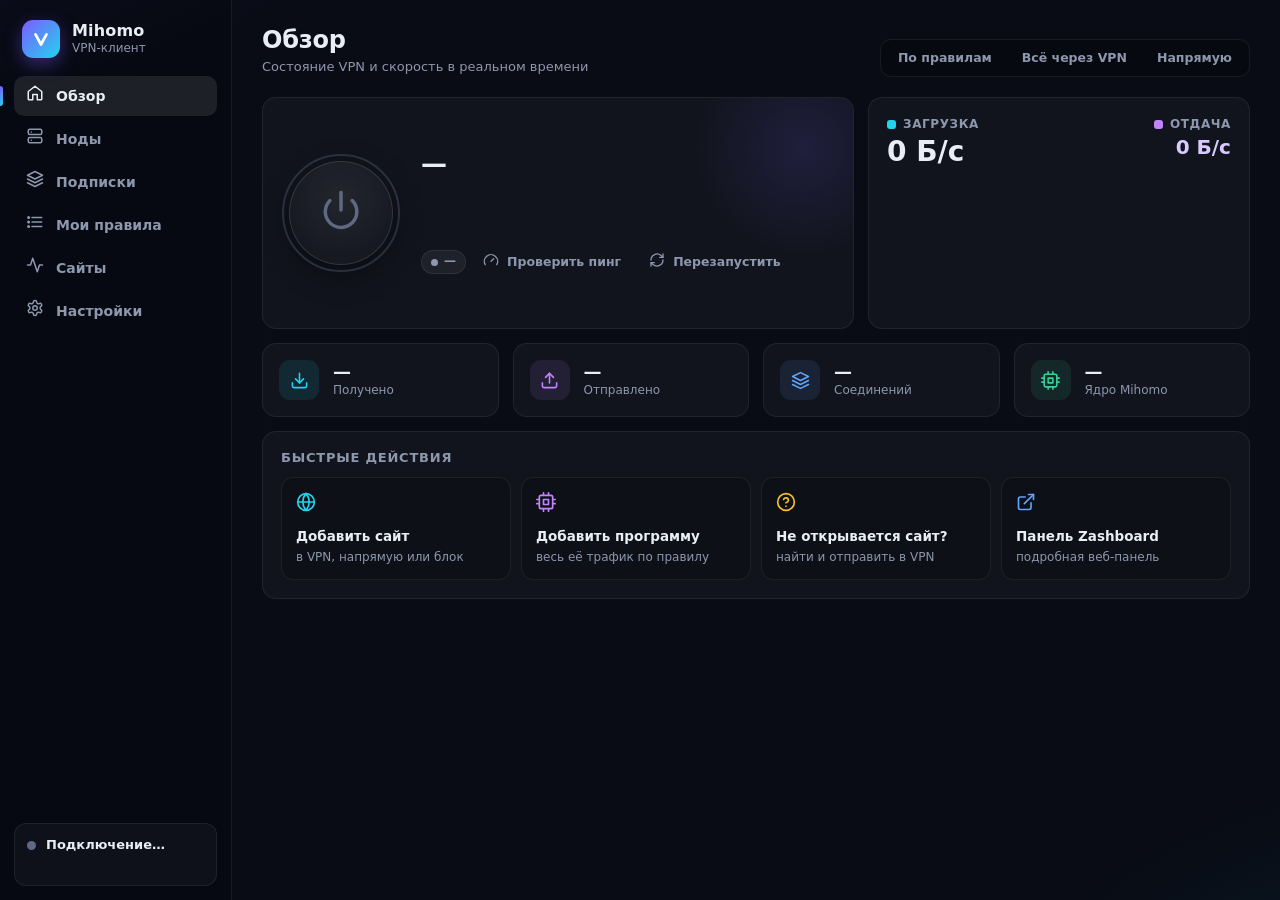
==== source/ui/index.html @ d3a144d3 "Mihomo Tray 2.4.0: обновления трея из GitHub Releases Co-Authored-By: Claude Sonnet 5.5 <noreply@ant" ====
<!doctype html>
<html lang="ru">
<head>
  <meta charset="utf-8" />
  <meta name="viewport" content="width=device-width, initial-scale=1" />
  <title>Mihomo VPN</title>
  <link rel="stylesheet" href="app.css" />
  <link rel="stylesheet" href="main.css" />
</head>
<body>
  <div class="layout">
    <!-- ======================= боковая панель -->
    <aside class="side">
      <div class="brand">
        <div class="logo"><svg viewBox="0 0 24 24" fill="none" stroke="#fff" stroke-width="3" stroke-linecap="round" stroke-linejoin="round"><path d="m6 7 6 11 6-11"/></svg></div>
        <div>
          <div class="brand-name">Mihomo</div>
          <div class="brand-sub">VPN-клиент</div>
        </div>
      </div>
      <nav id="nav">
        <button data-page="overview" class="on"><span data-icon="home"></span>Обзор</button>
        <button data-page="nodes"><span data-icon="server"></span>Ноды</button>
        <button data-page="subs"><span data-icon="layers"></span>Подписки<em id="navSubCount"></em></button>
        <button data-page="rules"><span data-icon="list"></span>Мои правила<em id="navRuleCount"></em></button>
        <button data-page="sites"><span data-icon="activity"></span>Сайты<em id="navSuspicious" class="warn"></em></button>
        <button data-page="settings"><span data-icon="settings"></span>Настройки</button>
      </nav>
      <div class="side-status" id="sideStatus">
        <div class="row"><span class="pulse" id="sideDot"></span><b id="sideTitle">Подключение…</b></div>
        <div class="muted ellipsis" id="sideSub">&nbsp;</div>
      </div>
    </aside>

    <main id="pages">
      <!-- ======================= ОБЗОР -->
      <section class="page on" id="page-overview">
        <header class="page-head">
          <div>
            <h1>Обзор</h1>
            <p class="muted">Состояние VPN и скорость в реальном времени</p>
          </div>
          <div class="seg" id="modeSeg" title="Режим маршрутизации">
            <button data-mode="rule">По правилам</button>
            <button data-mode="global">Всё через VPN</button>
            <button data-mode="direct">Напрямую</button>
          </div>
        </header>

        <div class="hero">
          <div class="card hero-main">
            <button class="power" id="powerBtn" style="width:104px;height:104px" title="Включить / выключить VPN"><span data-icon="power"></span></button>
            <div class="hero-text">
              <div class="state" id="stateTitle">—</div>
              <div class="muted" id="stateReason">&nbsp;</div>
              <div class="core-note hidden" id="coreNote"></div>
              <div class="chain" id="chain"></div>
              <div class="smart-line hidden" id="smartLine"></div>
              <div class="game-line hidden" id="gameLine"></div>
              <div class="row hero-meta">
                <span class="chip" id="pingChip"><span class="dot"></span><span>—</span></span>
                <button class="btn sm ghost" id="pingBtn"><span data-icon="gauge"></span>Проверить пинг</button>
                <button class="btn sm ghost" id="restartBtn"><span data-icon="refresh"></span>Перезапустить</button>
              </div>
            </div>
          </div>

          <div class="card speed">
            <div class="speed-top">
              <div>
                <div class="speed-label"><i class="sw down"></i>Загрузка</div>
                <div class="speed-val num" id="downSpeed">0 Б/с</div>
              </div>
              <div>
                <div class="speed-label"><i class="sw up"></i>Отдача</div>
                <div class="speed-val num small" id="upSpeed">0 Б/с</div>
              </div>
            </div>
            <div class="speed-graph"><svg class="spark" id="spark"></svg></div>
          </div>
        </div>

        <div class="tiles">
          <div class="card tile"><div class="tile-ic" data-icon="download"></div><div><div class="tile-val num" id="tDown">—</div><div class="tile-lbl">Получено</div></div></div>
          <div class="card tile"><div class="tile-ic violet" data-icon="upload"></div><div><div class="tile-val num" id="tUp">—</div><div class="tile-lbl">Отправлено</div></div></div>
          <div class="card tile"><div class="tile-ic blue" data-icon="layers"></div><div><div class="tile-val num" id="tConns">—</div><div class="tile-lbl">Соединений</div></div></div>
          <div class="card tile"><div class="tile-ic green" data-icon="cpu"></div><div><div class="tile-val" id="tVersion">—</div><div class="tile-lbl">Ядро Mihomo</div></div></div>
        </div>

        <div class="card quick">
          <h3>Быстрые действия</h3>
          <div class="quick-grid">
            <button class="qa" data-q="domain"><span data-icon="globe"></span><b>Добавить сайт</b><small>в VPN, напрямую или блок</small></button>
            <button class="qa" data-q="process"><span data-icon="cpu"></span><b>Добавить программу</b><small>весь её трафик по правилу</small></button>
            <button class="qa" data-q="broken"><span data-icon="help"></span><b>Не открывается сайт?</b><small>найти и отправить в VPN</small></button>
            <button class="qa" data-q="panel"><span data-icon="external"></span><b>Панель Zashboard</b><small>подробная веб-панель</small></button>
          </div>
        </div>
      </section>

      <!-- ======================= НОДЫ -->
      <section class="page" id="page-nodes">
        <header class="page-head">
          <div>
            <h1>Ноды и группы</h1>
            <p class="muted">Выбор сервера для каждой группы. Группы «авто» выбирают ноду сами по пингу.</p>
          </div>
          <div class="row">
            <div class="search"><span data-icon="search"></span><input class="input" id="nodeSearch" placeholder="Поиск ноды или группы" style="width:240px" /></div>
          </div>
        </header>
        <div id="groups" class="groups"></div>
      </section>

      <!-- ======================= ПОДПИСКИ -->
      <section class="page" id="page-subs">
        <header class="page-head">
          <div>
            <h1>Подписки</h1>
            <p class="muted">Ссылки от VPN-провайдеров. Ноды из активных подписок попадают в Proxy, Auto и остальные группы.</p>
          </div>
          <button class="btn primary" id="addSubBtn"><span data-icon="plus"></span>Добавить подписку</button>
        </header>
        <div class="toolbar">
          <span class="muted" style="font-size:13px">Использовать:</span>
          <div class="seg" id="subModeSeg">
            <button data-m="all">Все подписки сразу</button>
            <button data-m="one">Только активную</button>
          </div>
          <span class="hint" id="subModeHint"></span>
        </div>
        <div id="subsList" class="subs"></div>
      </section>

      <!-- ======================= ПРАВИЛА -->
      <section class="page" id="page-rules">
        <header class="page-head">
          <div>
            <h1>Мои правила <span class="count" id="ruleCount"></span></h1>
            <p class="muted">Проверяются сверху вниз и раньше всех остальных правил конфига.</p>
          </div>
          <div class="row">
            <button class="btn" id="importBtn"><span data-icon="download"></span>Импорт</button>
            <button class="btn" id="exportBtn"><span data-icon="upload"></span>Экспорт</button>
            <button class="btn primary" id="addRuleBtn"><span data-icon="plus"></span>Добавить</button>
          </div>
        </header>
        <div class="toolbar">
          <div class="search grow"><span data-icon="search"></span><input class="input" id="ruleSearch" placeholder="Поиск по правилам" /></div>
          <div class="seg" id="ruleTypeSeg">
            <button data-f="all" class="on">Все</button>
            <button data-f="domain">Сайты</button>
            <button data-f="process">Программы</button>
            <button data-f="ip">IP</button>
          </div>
          <div class="seg" id="ruleActSeg">
            <button data-a="all" class="on">Любое</button>
            <button data-a="vpn">VPN</button>
            <button data-a="direct">Напрямую</button>
            <button data-a="block">Блок</button>
          </div>
        </div>
        <div class="bulkbar hidden" id="bulkBar">
          <b id="bulkCount"></b>
          <span class="grow"></span>
          <span class="muted">Действие:</span>
          <select class="input" id="bulkAction" style="width:200px;height:32px"></select>
          <button class="btn sm" id="bulkApply">Применить</button>
          <button class="btn sm danger" id="bulkDelete"><span data-icon="trash"></span>Удалить</button>
          <button class="btn sm ghost" id="bulkClear">Снять выделение</button>
        </div>
        <div class="table card" id="rulesTable">
          <div class="thead">
            <label class="cb"><input type="checkbox" id="ruleAll" /><span></span></label>
            <div>Тип</div><div>Значение</div><div>Действие</div><div class="right">Порядок и правка</div>
          </div>
          <div class="tbody" id="rulesBody"></div>
        </div>
      </section>

      <!-- ======================= САЙТЫ -->
      <section class="page" id="page-sites">
        <header class="page-head">
          <div>
            <h1>Сайты и соединения</h1>
            <p class="muted">Адреса, к которым недавно обращались программы. Отсюда их можно сразу отправить в VPN.</p>
          </div>
          <div class="row">
            <button class="btn ghost" id="sitesClear"><span data-icon="trash"></span>Очистить</button>
          </div>
        </header>
        <div class="toolbar">
          <div class="seg" id="sitesSeg">
            <button data-s="all" class="on">Все адреса</button>
            <button data-s="broken">Не открываются <em id="brokenCount"></em></button>
            <button data-s="direct">Напрямую</button>
            <button data-s="vpn">Через VPN</button>
          </div>
          <div class="search grow"><span data-icon="search"></span><input class="input" id="sitesSearch" placeholder="Поиск по адресу или программе" /></div>
          <div class="seg" id="scopeSeg" title="Что добавлять в правило">
            <button data-scope="suffix" class="on">Весь сайт</button>
            <button data-scope="host">Только адрес</button>
          </div>
        </div>
        <div class="banner hidden" id="brokenBanner">
          <span data-icon="help"></span>
          <div><b>Похоже, эти адреса не открываются.</b> Они шли напрямую и почти ничего не загрузили — обычно так выглядят заблокированные сайты. Нажмите «В VPN» у нужного адреса и обновите страницу в браузере.</div>
        </div>
        <div class="table card sites" id="sitesTable">
          <div class="thead"><div>Адрес</div><div>Программа</div><div>Маршрут</div><div class="right">Трафик</div><div class="right">Добавить правило</div></div>
          <div class="tbody" id="sitesBody"></div>
        </div>
      </section>

      <!-- ======================= НАСТРОЙКИ -->
      <section class="page" id="page-settings">
        <header class="page-head">
          <div>
            <h1>Настройки</h1>
            <p class="muted">Уведомления, поведение и резервные копии конфигурации</p>
          </div>
        </header>
        <div class="settings-grid">
          <div class="card">
            <h3>Уведомления</h3>
            <label class="set"><div><b>VPN отключился или снова работает</b><small>Если служба остановилась не по вашей команде</small></div><span class="switch"><input type="checkbox" data-set="notify_service" /><span></span></span></label>
            <label class="set"><div><b>Смена ноды</b><small>Когда группа «авто» переключилась на другой сервер</small></div><span class="switch"><input type="checkbox" data-set="notify_node" /><span></span></span></label>
            <label class="set"><div><b>Нода не отвечает</b><small>Активная нода не прошла проверку пинга</small></div><span class="switch"><input type="checkbox" data-set="notify_dead_node" /><span></span></span></label>
            <label class="set"><div><b>Подписка обновлена</b><small>Mihomo загрузил свежий список нод</small></div><span class="switch"><input type="checkbox" data-set="notify_subscription" /><span></span></span></label>
          </div>
          <div class="card">
            <h3>Поведение</h3>
            <label class="set"><div><b>Автоперезапуск VPN</b><small id="autoRestartHint">Поднимать службу, если она упала сама (не больше 3 раз за 10 минут)</small></div><span class="switch"><input type="checkbox" data-set="auto_restart" /><span></span></span></label>
            <div class="set"><div><b>Главная группа</b><small>По ней показываются нода и пинг</small></div><select class="input" data-set="main_group" style="width:190px"></select></div>
            <div class="set"><div><b>Группа для «В VPN»</b><small>Куда отправлять новые правила по умолчанию</small></div><select class="input" data-set="default_proxy_group" style="width:190px"></select></div>
          </div>
          <div class="card">
            <h3>Умный выбор ноды</h3>
            <label class="set"><div><b>Умный автовыбор</b><small>Вместо разового пинга раз в 5 минут — постоянная оценка пинга, разброса, потерь и скорости; мёртвая нода заменяется за ~30 секунд</small></div><span class="switch"><input type="checkbox" data-set="smart_auto" /><span></span></span></label>
            <label class="set"><div><b>Автотест скорости</b><small>Раз в 6 часов, только когда интернет не нагружен. Идёт через служебную группу и не мешает вашему трафику</small></div><span class="switch"><input type="checkbox" data-set="smart_speed_auto" /><span></span></span></label>
          </div>
          <div class="card">
            <h3>Discord — голос через VPN</h3>
            <div id="discordInfo" class="info-lines"></div>
            <div class="row wrap" id="discordBtns" style="margin:10px 0 4px">
              <button class="btn sm" data-discord="install"><span data-icon="check"></span>Установить сейчас</button>
              <button class="btn sm" data-discord="restart"><span data-icon="refresh"></span>Перезапустить Discord</button>
              <button class="btn sm" data-discord="download"><span data-icon="download"></span>Скачать свежие файлы</button>
              <button class="btn sm ghost" data-discord="folder"><span data-icon="folder"></span></button>
            </div>
            <label class="set" data-discord-opt><div><b>Следить за обновлениями Discord</b><small>Когда Discord обновится, файлы discord-voice-proxy сами появятся в новой папке</small></div><span class="switch"><input type="checkbox" data-set="discord_watch" /><span></span></span></label>
            <label class="set" data-discord-opt><div><b>Перезапускать Discord самому</b><small>Иначе — уведомление «перезапустите Discord»</small></div><span class="switch"><input type="checkbox" data-set="discord_auto_restart" /><span></span></span></label>
          </div>
          <div class="card">
            <h3>Обновления</h3>
            <div id="updInfo" class="info-lines"></div>
            <div id="updNotes" class="hint hidden" style="white-space:pre-wrap;max-height:140px;overflow:auto;margin-top:6px"></div>
            <div class="row wrap" style="margin:10px 0 4px">
              <button class="btn sm" data-upd="check"><span data-icon="refresh"></span>Проверить</button>
              <button class="btn sm primary" data-upd="core" id="updCoreBtn"><span data-icon="download"></span>Обновить Mihomo</button>
              <button class="btn sm" data-upd="data"><span data-icon="layers"></span>Базы GeoIP, правила и панель</button>
              <button class="btn sm primary hidden" data-upd="tray_update" id="updTrayGhBtn"><span data-icon="download"></span>Обновить трей</button>
              <button class="btn sm primary hidden" data-upd="tray" id="updTrayBtn"><span data-icon="zap"></span>Установить новую версию трея</button>
            </div>
            <label class="set"><div><b>Проверять новые версии Mihomo и трея</b><small>При запуске и раз в сутки. Пришлёт уведомление, сам ничего не ставит</small></div><span class="switch"><input type="checkbox" data-set="auto_check_updates" /><span></span></span></label>
          </div>
          <div class="card">
            <h3>Игровой режим</h3>
            <div id="gameInfo" class="info-lines"></div>
            <label class="set"><div><b>Включать при запуске игр</b><small>Игры идут напрямую и не трогаются. На время игры: тест скорости на паузе, нода меняется только если умерла (голос в Discord не прервётся), фоновые проверки реже, подсказки не всплывают</small></div><span class="switch"><input type="checkbox" data-set="game_mode" /><span></span></span></label>
            <label class="set"><div><b>Считать OBS игрой</b><small>Чтобы ничего не дёргалось во время стрима</small></div><span class="switch"><input type="checkbox" data-set="game_mode_obs" /><span></span></span></label>
            <div class="field" style="margin:10px 0 0"><label>Свои игры (имена .exe через запятую)</label><input class="input" id="gameExtra" placeholder="например: mygame.exe, minecraft.exe" /></div>
          </div>
          <div class="card">
            <h3>Подсказки «сайт не открывается»</h3>
            <label class="set"><div><b>Предлагать отправить в VPN</b><small>Если сайт несколько раз не загрузился напрямую — в углу экрана появится окошко с кнопкой «В VPN». Фокус не забирает</small></div><span class="switch"><input type="checkbox" data-set="suggest_blocked" /><span></span></span></label>
            <div class="field" style="margin:10px 0 0"><label>Не спрашивать про</label><div id="ignoredList" class="chips"></div></div>
          </div>
          <div class="card">
            <h3>Файлы</h3>
            <div class="paths" id="paths"></div>
            <div class="row wrap">
              <button class="btn sm" data-open="folder"><span data-icon="folder"></span>Папка Mihomo</button>
              <button class="btn sm" data-open="logs"><span data-icon="list"></span>Логи трея</button>
              <button class="btn sm" data-open="panel"><span data-icon="external"></span>Zashboard</button>
            </div>
          </div>
          <div class="card">
            <h3>Резервные копии config.yaml</h3>
            <p class="hint" style="margin-top:-4px">Копия делается автоматически перед каждым изменением правил. Хранятся последние 15.</p>
            <div id="backups" class="backups"></div>
          </div>
        </div>
      </section>
    </main>
  </div>

  <div id="toasts"></div>
  <script src="common.js"></script>
  <script src="app.js"></script>
</body>
</html>
---- source/ui/app.css ----
/* Mihomo Tray — общий стиль для главного окна и flyout */
:root {
  --bg: #090c15;
  --bg-2: #0e1322;
  --surface: rgba(255, 255, 255, 0.035);
  --surface-2: rgba(255, 255, 255, 0.06);
  --surface-3: rgba(255, 255, 255, 0.09);
  --border: rgba(255, 255, 255, 0.07);
  --border-2: rgba(255, 255, 255, 0.12);
  --text: #e9edf6;
  --muted: #8d97ad;
  --dim: #5f6983;
  --accent: #7c5cff;
  --accent-2: #22d3ee;
  --grad: linear-gradient(135deg, #7c5cff 0%, #22d3ee 100%);
  --ok: #34d399;
  --warn: #fbbf24;
  --bad: #f87171;
  --blue: #60a5fa;
  --violet: #c084fc;
  --radius: 14px;
  --radius-sm: 10px;
  --shadow: 0 10px 40px rgba(0, 0, 0, 0.45);
  --font: "Segoe UI Variable Text", "Segoe UI", system-ui, -apple-system, sans-serif;
  --font-display: "Segoe UI Variable Display", "Segoe UI", system-ui, sans-serif;
  --mono: "Cascadia Mono", "Consolas", ui-monospace, monospace;
  color-scheme: dark;
}

* { box-sizing: border-box; }
html, body { margin: 0; height: 100%; }
body {
  background: var(--bg);
  color: var(--text);
  font: 14px/1.45 var(--font);
  -webkit-font-smoothing: antialiased;
  user-select: none;
  overflow: hidden;
}
body::before {
  content: "";
  position: fixed; inset: 0; pointer-events: none; z-index: 0;
  background:
    radial-gradient(900px 500px at -10% -20%, rgba(124, 92, 255, 0.16), transparent 60%),
    radial-gradient(700px 500px at 110% 120%, rgba(34, 211, 238, 0.10), transparent 60%);
}
input, textarea, select, button { font: inherit; color: inherit; }
::selection { background: rgba(124, 92, 255, 0.45); }
.num { font-variant-numeric: tabular-nums; }
.mono { font-family: var(--mono); font-size: 12.5px; }
.muted { color: var(--muted); }
.dim { color: var(--dim); }
.hidden { display: none !important; }
.grow { flex: 1; }
.row { display: flex; align-items: center; gap: 10px; }
.col { display: flex; flex-direction: column; gap: 10px; }
.ellipsis { overflow: hidden; text-overflow: ellipsis; white-space: nowrap; min-width: 0; }

/* scrollbars */
::-webkit-scrollbar { width: 10px; height: 10px; }
::-webkit-scrollbar-thumb { background: rgba(255,255,255,0.08); border-radius: 10px; border: 3px solid transparent; background-clip: padding-box; }
::-webkit-scrollbar-thumb:hover { background: rgba(255,255,255,0.16); border: 3px solid transparent; background-clip: padding-box; }
::-webkit-scrollbar-track { background: transparent; }

/* ---------------------------------------------------------------- кнопки */
.btn {
  display: inline-flex; align-items: center; justify-content: center; gap: 8px;
  height: 36px; padding: 0 14px; border-radius: var(--radius-sm);
  border: 1px solid var(--border-2); background: var(--surface-2);
  cursor: pointer; font-weight: 550; font-size: 13px; white-space: nowrap;
  transition: background .15s, border-color .15s, transform .08s, opacity .15s;
}
.btn:hover { background: var(--surface-3); border-color: rgba(255,255,255,0.18); }
.btn:active { transform: translateY(1px); }
.btn:disabled { opacity: .4; pointer-events: none; }
.btn svg { width: 16px; height: 16px; flex: none; }
.btn.primary { background: var(--grad); border-color: transparent; color: #fff; box-shadow: 0 6px 20px rgba(124,92,255,.35); }
.btn.primary:hover { filter: brightness(1.08); }
.btn.danger { color: var(--bad); background: rgba(248,113,113,.08); border-color: rgba(248,113,113,.25); }
.btn.danger:hover { background: rgba(248,113,113,.15); }
.btn.ghost { background: transparent; border-color: transparent; color: var(--muted); }
.btn.ghost:hover { background: var(--surface-2); color: var(--text); }
.btn.sm { height: 30px; padding: 0 10px; font-size: 12.5px; border-radius: 8px; }
.btn.icon { width: 32px; height: 32px; padding: 0; border-radius: 8px; }

.chip {
  display: inline-flex; align-items: center; gap: 6px; height: 24px; padding: 0 9px;
  border-radius: 999px; font-size: 12px; font-weight: 600; white-space: nowrap;
  background: var(--surface-2); color: var(--muted); border: 1px solid var(--border);
}
.chip .dot { width: 7px; height: 7px; border-radius: 50%; background: currentColor; }
.chip.ok { color: var(--ok); background: rgba(52,211,153,.1); border-color: rgba(52,211,153,.25); }
.chip.warn { color: var(--warn); background: rgba(251,191,36,.1); border-color: rgba(251,191,36,.25); }
.chip.bad, .chip.off { color: var(--bad); background: rgba(248,113,113,.1); border-color: rgba(248,113,113,.22); }
.chip.off { color: var(--muted); background: var(--surface-2); border-color: var(--border); }
.chip.blue { color: var(--blue); background: rgba(96,165,250,.1); border-color: rgba(96,165,250,.25); }
.chip.violet { color: var(--violet); background: rgba(192,132,252,.1); border-color: rgba(192,132,252,.25); }

/* сегментный переключатель */
.seg {
  display: inline-flex; padding: 3px; gap: 2px; border-radius: 11px;
  background: rgba(0,0,0,.25); border: 1px solid var(--border);
}
.seg button {
  border: 0; background: transparent; height: 30px; padding: 0 14px; border-radius: 8px;
  color: var(--muted); font-weight: 600; font-size: 12.5px; cursor: pointer; transition: all .15s;
}
.seg button:hover { color: var(--text); }
.seg button.on { background: var(--surface-3); color: var(--text); box-shadow: 0 1px 0 rgba(255,255,255,.06) inset, 0 2px 8px rgba(0,0,0,.3); }
.seg.full { display: flex; }
.seg.full button { flex: 1; }

/* поля ввода */
.input, select.input, textarea.input {
  height: 38px; padding: 0 12px; border-radius: var(--radius-sm); width: 100%;
  background: rgba(0,0,0,.28); border: 1px solid var(--border-2); outline: none;
  transition: border-color .15s, box-shadow .15s; user-select: text;
}
textarea.input { height: auto; min-height: 110px; padding: 10px 12px; resize: vertical; line-height: 1.5; font-family: var(--mono); font-size: 12.5px; }
.input:focus { border-color: rgba(124,92,255,.7); box-shadow: 0 0 0 3px rgba(124,92,255,.18); }
.input::placeholder { color: var(--dim); }
select.input { appearance: none; padding-right: 32px; cursor: pointer;
  background-image: url("data:image/svg+xml,%3Csvg xmlns='http://www.w3.org/2000/svg' width='12' height='12' viewBox='0 0 24 24' fill='none' stroke='%238d97ad' stroke-width='2.5' stroke-linecap='round'%3E%3Cpath d='m6 9 6 6 6-6'/%3E%3C/svg%3E");
  background-repeat: no-repeat; background-position: right 11px center; }
select.input option { background: #141a2b; }
.search { position: relative; }
.search svg { position: absolute; left: 11px; top: 50%; transform: translateY(-50%); width: 15px; height: 15px; color: var(--dim); pointer-events: none; }
.search .input { padding-left: 34px; }

/* переключатель */
.switch { position: relative; width: 42px; height: 24px; flex: none; cursor: pointer; }
.switch input { opacity: 0; width: 0; height: 0; position: absolute; }
.switch span { position: absolute; inset: 0; border-radius: 999px; background: rgba(255,255,255,.12); transition: background .2s; }
.switch span::after { content: ""; position: absolute; left: 3px; top: 3px; width: 18px; height: 18px; border-radius: 50%; background: #fff; transition: transform .2s; box-shadow: 0 1px 4px rgba(0,0,0,.4); }
.switch input:checked + span { background: var(--accent); }
.switch input:checked + span::after { transform: translateX(18px); }

.card {
  position: relative; background: var(--surface); border: 1px solid var(--border);
  border-radius: var(--radius); padding: 18px;
}
.card h3 { margin: 0 0 12px; font: 600 13px var(--font); color: var(--muted); text-transform: uppercase; letter-spacing: .06em; }

/* ---------------------------------------------------------------- тосты */
#toasts { position: fixed; right: 18px; bottom: 18px; display: flex; flex-direction: column; gap: 8px; z-index: 100; pointer-events: none; }
.toast {
  pointer-events: auto; display: flex; align-items: flex-start; gap: 10px; min-width: 260px; max-width: 420px;
  padding: 12px 14px; border-radius: 12px; background: rgba(22, 28, 46, .96); border: 1px solid var(--border-2);
  box-shadow: var(--shadow); font-size: 13px; animation: toast-in .25s cubic-bezier(.2,.9,.3,1.2);
}
.toast .ic { width: 18px; height: 18px; flex: none; margin-top: 1px; }
.toast.ok .ic { color: var(--ok); } .toast.error .ic { color: var(--bad); } .toast.info .ic { color: var(--blue); } .toast.warn .ic { color: var(--warn); }
.toast.out { animation: toast-out .2s ease forwards; }
@keyframes toast-in { from { opacity: 0; transform: translateY(10px) scale(.97); } }
@keyframes toast-out { to { opacity: 0; transform: translateX(20px); } }

/* ---------------------------------------------------------------- модальные окна */
.modal-back {
  position: fixed; inset: 0; z-index: 50; background: rgba(4, 6, 12, .6); backdrop-filter: blur(6px);
  display: flex; align-items: center; justify-content: center; animation: fade .15s ease;
}
.modal {
  width: min(560px, calc(100vw - 40px)); max-height: calc(100vh - 60px); overflow: auto;
  background: linear-gradient(180deg, #151b2d, #10152358); background-color: #121827;
  border: 1px solid var(--border-2); border-radius: 18px; box-shadow: var(--shadow);
  padding: 22px; animation: pop .2s cubic-bezier(.2,.9,.3,1.15);
}
.modal h2 { margin: 0 0 4px; font: 600 19px var(--font-display); }
.modal .sub { color: var(--muted); font-size: 13px; margin-bottom: 18px; }
.modal .foot { display: flex; justify-content: flex-end; gap: 10px; margin-top: 20px; }
.field { display: flex; flex-direction: column; gap: 7px; margin-bottom: 14px; }
.field > label { font-size: 12.5px; font-weight: 600; color: var(--muted); }
.hint { font-size: 12px; color: var(--dim); }
@keyframes fade { from { opacity: 0; } }
@keyframes pop { from { opacity: 0; transform: translateY(8px) scale(.98); } }

/* выбор действия правила */
.actions3 { display: grid; grid-template-columns: repeat(3, 1fr); gap: 8px; }
.act {
  display: flex; flex-direction: column; gap: 4px; padding: 12px; border-radius: 12px; cursor: pointer;
  border: 1px solid var(--border-2); background: rgba(0,0,0,.2); transition: all .15s; text-align: left;
}
.act:hover { background: var(--surface-2); }
.act b { font-size: 13px; display: flex; align-items: center; gap: 7px; }
.act span { font-size: 11.5px; color: var(--muted); line-height: 1.35; }
.act svg { width: 16px; height: 16px; }
.act.on.vpn { border-color: rgba(52,211,153,.55); background: rgba(52,211,153,.08); }
.act.on.direct { border-color: rgba(96,165,250,.55); background: rgba(96,165,250,.08); }
.act.on.block { border-color: rgba(248,113,113,.55); background: rgba(248,113,113,.08); }
.act.vpn b { color: var(--ok); } .act.direct b { color: var(--blue); } .act.block b { color: var(--bad); }

.badge-action { display: inline-flex; align-items: center; gap: 6px; }

/* power-кнопка */
.power {
  --c: var(--dim);
  position: relative; width: 116px; height: 116px; border-radius: 50%; border: 0; cursor: pointer; flex: none;
  background: radial-gradient(circle at 50% 35%, rgba(255,255,255,.08), rgba(255,255,255,.02) 70%);
  box-shadow: 0 0 0 1px var(--border-2) inset, 0 10px 30px rgba(0,0,0,.4);
  color: var(--c); transition: color .3s, box-shadow .3s, transform .1s;
  display: grid; place-items: center;
}
.power::before {
  content: ""; position: absolute; inset: -7px; border-radius: 50%;
  border: 2px solid var(--c); opacity: .35; transition: border-color .3s;
}
.power::after {
  content: ""; position: absolute; inset: -18px; border-radius: 50%;
  background: radial-gradient(circle, color-mix(in srgb, var(--c) 35%, transparent), transparent 70%);
  opacity: .0; transition: opacity .4s; z-index: -1;
}
.power svg { width: 42px; height: 42px; }
.power:hover { transform: scale(1.02); }
.power:active { transform: scale(.98); }
.power.ok { --c: var(--ok); }
.power.warn { --c: var(--warn); }
.power.ok::after, .power.warn::after { opacity: .9; }
.power.busy::before { border-style: dashed; animation: spin 1.6s linear infinite; opacity: .7; }
@keyframes spin { to { transform: rotate(360deg); } }
/* окно скрыто в трей: анимации на паузе, иначе WebView2 продолжает рисовать кадры впустую */
html.asleep *, html.asleep *::before, html.asleep *::after { animation-play-state: paused !important; transition: none !important; }

/* график скорости */
.spark { width: 100%; height: 100%; display: block; }
.spark .down-line { stroke: var(--accent-2); }
.spark .up-line { stroke: var(--violet); }

.skeleton { color: transparent !important; background: linear-gradient(90deg, rgba(255,255,255,.04), rgba(255,255,255,.08), rgba(255,255,255,.04)); background-size: 200% 100%; animation: shimmer 1.2s infinite; border-radius: 6px; }
@keyframes shimmer { to { background-position: -200% 0; } }

.empty { text-align: center; padding: 48px 20px; color: var(--muted); }
.empty svg { width: 40px; height: 40px; color: var(--dim); margin-bottom: 10px; }
.empty b { display: block; color: var(--text); font-size: 15px; margin-bottom: 4px; }

.delay { font-weight: 650; font-variant-numeric: tabular-nums; font-size: 12px; }
.delay.good { color: var(--ok); } .delay.mid { color: var(--warn); } .delay.bad { color: var(--bad); } .delay.none { color: var(--dim); }
---- source/ui/main.css ----
/* Раскладка главного окна */
.layout { position: relative; z-index: 1; display: grid; grid-template-columns: 232px 1fr; height: 100vh; }

/* ---------------------------------------------------------------- сайдбар */
.side {
  display: flex; flex-direction: column; padding: 20px 14px 14px; gap: 18px;
  border-right: 1px solid var(--border); background: rgba(6, 8, 14, .45);
}
.brand { display: flex; align-items: center; gap: 12px; padding: 0 8px; }
.logo { width: 38px; height: 38px; border-radius: 11px; background: var(--grad); display: grid; place-items: center; box-shadow: 0 6px 18px rgba(124,92,255,.4); }
.logo svg { width: 22px; height: 22px; }
.brand-name { font: 650 16px var(--font-display); letter-spacing: .01em; }
.brand-sub { font-size: 12px; color: var(--muted); }
#nav { display: flex; flex-direction: column; gap: 3px; }
#nav button {
  display: flex; align-items: center; gap: 12px; height: 40px; padding: 0 12px; border: 0; border-radius: 10px;
  background: transparent; color: var(--muted); font-weight: 550; cursor: pointer; text-align: left; transition: all .15s; position: relative;
}
#nav button svg { width: 18px; height: 18px; }
#nav button:hover { background: var(--surface-2); color: var(--text); }
#nav button.on { background: var(--surface-3); color: var(--text); }
#nav button.on::before { content: ""; position: absolute; left: -14px; top: 10px; bottom: 10px; width: 3px; border-radius: 0 3px 3px 0; background: var(--grad); }
#nav em { margin-left: auto; font-style: normal; font-size: 11.5px; font-weight: 650; color: var(--muted); background: var(--surface-2); padding: 1px 7px; border-radius: 999px; }
#nav em:empty { display: none; }
#nav em.warn { color: #1a1200; background: var(--warn); }
.side-status { margin-top: auto; padding: 12px; border-radius: 12px; background: var(--surface); border: 1px solid var(--border); font-size: 12.5px; }
.side-status b { font-size: 13px; }
.pulse { width: 9px; height: 9px; border-radius: 50%; background: var(--dim); flex: none; position: relative; }
.pulse.ok { background: var(--ok); box-shadow: 0 0 0 0 rgba(52,211,153,.6); animation: pulse 2s infinite; }
.pulse.warn { background: var(--warn); }
@keyframes pulse { 70% { box-shadow: 0 0 0 7px rgba(52,211,153,0); } 100% { box-shadow: 0 0 0 0 rgba(52,211,153,0); } }

/* ---------------------------------------------------------------- страницы */
#pages { position: relative; overflow: hidden; }
.page { position: absolute; inset: 0; overflow-y: auto; padding: 26px 30px 30px; display: none; }
.page.on { display: block; animation: page-in .22s ease; }
@keyframes page-in { from { opacity: 0; transform: translateY(6px); } }
.page-head { display: flex; align-items: flex-end; justify-content: space-between; gap: 20px; margin-bottom: 20px; }
.page-head h1 { margin: 0; font: 650 24px var(--font-display); letter-spacing: -.01em; }
.page-head p { margin: 4px 0 0; font-size: 13px; }
.count { font-size: 14px; color: var(--muted); font-weight: 500; margin-left: 6px; }
.toolbar { display: flex; align-items: center; gap: 10px; margin-bottom: 14px; flex-wrap: wrap; }
.toolbar .search { min-width: 200px; }
.seg em { font-style: normal; font-size: 11px; background: var(--warn); color: #1a1200; padding: 0 6px; border-radius: 999px; margin-left: 4px; }
.seg em:empty { display: none; }
.wrap { flex-wrap: wrap; }
.right { text-align: right; justify-content: flex-end; }

/* ---------------------------------------------------------------- обзор */
.hero { display: grid; grid-template-columns: minmax(0, 1.55fr) minmax(280px, 1fr); gap: 14px; margin-bottom: 14px; }
.hero-main { display: flex; align-items: center; gap: 28px; padding: 24px 26px; overflow: hidden; }
.hero-main::after {
  content: ""; position: absolute; right: -60px; top: -60px; width: 220px; height: 220px; border-radius: 50%;
  background: radial-gradient(circle, rgba(124,92,255,.14), transparent 70%); pointer-events: none;
}
.hero-text { min-width: 0; flex: 1; }
.state { font: 650 26px var(--font-display); letter-spacing: -.01em; }
.state.ok { color: var(--ok); } .state.warn { color: var(--warn); } .state.off { color: var(--text); }
.chain { display: flex; align-items: center; flex-wrap: wrap; gap: 4px; margin: 12px 0 14px; font-size: 13px; min-height: 22px; }
.chain span { padding: 2px 9px; border-radius: 7px; background: var(--surface-2); border: 1px solid var(--border); white-space: nowrap; max-width: 260px; overflow: hidden; text-overflow: ellipsis; }
.chain span:last-child { background: rgba(124,92,255,.14); border-color: rgba(124,92,255,.35); color: #fff; font-weight: 600; }
.chain i { color: var(--dim); font-style: normal; }
.hero-meta { flex-wrap: wrap; gap: 6px; }

.speed { display: flex; flex-direction: column; padding: 18px 18px 0; overflow: hidden; min-height: 210px; }
.speed-top { display: flex; justify-content: space-between; align-items: flex-start; gap: 10px; }
.speed-label { display: flex; align-items: center; gap: 7px; font-size: 12px; color: var(--muted); font-weight: 600; text-transform: uppercase; letter-spacing: .05em; }
.sw { width: 9px; height: 9px; border-radius: 3px; }
.sw.down { background: var(--accent-2); } .sw.up { background: var(--violet); }
.speed-val { font: 650 28px var(--font-display); margin-top: 2px; }
.speed-val.small { font-size: 20px; text-align: right; color: #d9cbff; }
.speed-top > div:last-child .speed-label { justify-content: flex-end; }
.speed-graph { flex: 1; margin: 10px -18px 0; min-height: 110px; }

.tiles { display: grid; grid-template-columns: repeat(4, 1fr); gap: 14px; margin-bottom: 14px; }
.tile { display: flex; align-items: center; gap: 14px; padding: 16px; }
.tile-ic { width: 40px; height: 40px; border-radius: 11px; display: grid; place-items: center; background: rgba(34,211,238,.1); color: var(--accent-2); flex: none; }
.tile-ic svg { width: 19px; height: 19px; }
.tile-ic.violet { background: rgba(192,132,252,.1); color: var(--violet); }
.tile-ic.blue { background: rgba(96,165,250,.1); color: var(--blue); }
.tile-ic.green { background: rgba(52,211,153,.1); color: var(--ok); }
.tile-val { font: 650 18px var(--font-display); white-space: nowrap; }
.tile-lbl { font-size: 12px; color: var(--muted); }

.quick-grid { display: grid; grid-template-columns: repeat(4, 1fr); gap: 10px; }
.qa {
  display: flex; flex-direction: column; align-items: flex-start; gap: 3px; padding: 14px; border-radius: 12px; cursor: pointer; text-align: left;
  border: 1px solid var(--border); background: rgba(0,0,0,.18); transition: all .15s;
}
.qa:hover { background: var(--surface-2); border-color: var(--border-2); transform: translateY(-1px); }
.qa svg { width: 20px; height: 20px; color: var(--accent-2); margin-bottom: 6px; }
.qa[data-q="broken"] svg { color: var(--warn); }
.qa[data-q="process"] svg { color: var(--violet); }
.qa[data-q="panel"] svg { color: var(--blue); }
.qa b { font-size: 13.5px; }
.qa small { font-size: 12px; color: var(--muted); line-height: 1.35; }

/* ---------------------------------------------------------------- ноды */
.groups { display: flex; flex-direction: column; gap: 12px; }
.group { padding: 0; overflow: hidden; }
.group-head { display: flex; align-items: center; gap: 12px; padding: 14px 18px; cursor: pointer; }
.group-head:hover { background: rgba(255,255,255,.02); }
.group-head .name { font-weight: 650; font-size: 15px; }
.group-head .now { color: var(--muted); font-size: 13px; }
.group-head .caret { width: 18px; height: 18px; color: var(--dim); transition: transform .2s; }
.group.open .caret { transform: rotate(180deg); }
.group-body { display: none; padding: 0 18px 16px; }
.group.open .group-body { display: block; }
.nodes { display: grid; grid-template-columns: repeat(auto-fill, minmax(210px, 1fr)); gap: 8px; }
.node {
  display: flex; flex-direction: column; gap: 4px; padding: 10px 12px; border-radius: 10px; text-align: left;
  border: 1px solid var(--border); background: rgba(0,0,0,.2); cursor: pointer; transition: all .12s; min-width: 0;
}
.node:hover { border-color: var(--border-2); background: var(--surface-2); }
.node.on { border-color: rgba(124,92,255,.65); background: rgba(124,92,255,.12); box-shadow: 0 0 0 1px rgba(124,92,255,.3) inset; }
.node.ro { cursor: default; }
.node .nm { font-weight: 600; font-size: 13px; }
.node .meta { display: flex; justify-content: space-between; font-size: 11.5px; color: var(--dim); }

/* ---------------------------------------------------------------- таблицы */
.table { padding: 0; overflow: hidden; }
.thead, .trow { display: grid; align-items: center; gap: 12px; padding: 0 16px; }
#rulesTable .thead, #rulesTable .trow { grid-template-columns: 26px 120px minmax(0, 1fr) 190px 170px; }
.sites .thead, .sites .trow { grid-template-columns: minmax(0, 1fr) 120px 130px 84px 214px; }
.thead { height: 40px; font-size: 11.5px; font-weight: 650; text-transform: uppercase; letter-spacing: .06em; color: var(--dim); border-bottom: 1px solid var(--border); background: rgba(255,255,255,.015); }
.trow { min-height: 50px; border-bottom: 1px solid rgba(255,255,255,.045); transition: background .12s; }
.trow:last-child { border-bottom: 0; }
.trow:hover { background: rgba(255,255,255,.025); }
.trow.sel { background: rgba(124,92,255,.08); }
.trow .val { font-size: 13.5px; font-weight: 550; }
.trow .ops { display: flex; justify-content: flex-end; gap: 2px; opacity: .55; transition: opacity .15s; }
.trow:hover .ops { opacity: 1; }
.trow .ops .btn.icon { width: 30px; height: 30px; }
.trow .ops .btn.icon svg { width: 15px; height: 15px; }
.trow select.input { height: 32px; font-size: 12.5px; }
.trow.flash { animation: flash 1.2s ease; }
@keyframes flash { 0% { background: rgba(52,211,153,.18); } }

.cb { position: relative; width: 18px; height: 18px; cursor: pointer; display: inline-block; }
.cb input { opacity: 0; position: absolute; }
.cb span { position: absolute; inset: 0; border-radius: 5px; border: 1.5px solid var(--border-2); background: rgba(0,0,0,.25); transition: all .12s; }
.cb input:checked + span { background: var(--accent); border-color: var(--accent); }
.cb input:checked + span::after { content: ""; position: absolute; left: 5px; top: 1.5px; width: 5px; height: 10px; border: solid #fff; border-width: 0 2px 2px 0; transform: rotate(45deg); }
.cb input:indeterminate + span { background: var(--accent); border-color: var(--accent); }
.cb input:indeterminate + span::after { content: ""; position: absolute; left: 3px; right: 3px; top: 7px; height: 2px; background: #fff; }

.bulkbar { display: flex; align-items: center; gap: 10px; padding: 10px 14px; margin-bottom: 12px; border-radius: 12px; background: rgba(124,92,255,.1); border: 1px solid rgba(124,92,255,.3); animation: page-in .15s; }

.sites .host { display: flex; flex-direction: column; min-width: 0; }
.sites .host small { color: var(--dim); font-size: 11.5px; }
.sites .traffic { text-align: right; font-size: 12.5px; color: var(--muted); }
.sites .add { display: flex; justify-content: flex-end; gap: 4px; }
.sites .add .btn { height: 28px; padding: 0 9px; font-size: 12px; }
.sites .add .btn.vpn { color: var(--ok); border-color: rgba(52,211,153,.3); background: rgba(52,211,153,.07); }
.sites .add .btn.direct { color: var(--blue); }
.sites .add .btn.block { color: var(--bad); }
.sites .trow.susp .val::before { content: "●"; color: var(--warn); margin-right: 6px; font-size: 10px; vertical-align: 2px; }
.has-rule { font-size: 11.5px; color: var(--muted); display: flex; align-items: center; gap: 6px; justify-content: flex-end; }

.banner { display: flex; gap: 12px; align-items: flex-start; padding: 12px 16px; border-radius: 12px; margin-bottom: 12px; font-size: 13px; background: rgba(251,191,36,.07); border: 1px solid rgba(251,191,36,.25); color: #f3e3b5; }
.banner svg { width: 20px; height: 20px; color: var(--warn); flex: none; margin-top: 1px; }

/* ---------------------------------------------------------------- настройки */
.settings-grid { display: grid; grid-template-columns: 1fr 1fr; gap: 14px; }
.set { display: flex; align-items: center; justify-content: space-between; gap: 16px; padding: 10px 0; border-bottom: 1px solid rgba(255,255,255,.045); cursor: pointer; }
.set:last-child { border-bottom: 0; }
.set b { display: block; font-size: 13.5px; font-weight: 600; }
.set small { display: block; font-size: 12px; color: var(--muted); margin-top: 1px; }
div.set { cursor: default; }
.paths { display: grid; grid-template-columns: auto 1fr; gap: 6px 12px; font-size: 12.5px; margin-bottom: 14px; }
.paths span:nth-child(odd) { color: var(--muted); }
.paths span:nth-child(even) { font-family: var(--mono); font-size: 12px; overflow: hidden; text-overflow: ellipsis; white-space: nowrap; user-select: text; }
.backups { display: flex; flex-direction: column; gap: 4px; max-height: 260px; overflow-y: auto; }
.backup { display: flex; align-items: center; gap: 10px; padding: 7px 10px; border-radius: 9px; background: rgba(0,0,0,.18); font-size: 12.5px; }
.backup .grow { font-variant-numeric: tabular-nums; }
.backup svg { width: 16px; height: 16px; color: var(--dim); flex: none; }

/* ---------------------------------------------------------------- модальные: процессы и импорт */
.proc-list { max-height: 230px; overflow-y: auto; border: 1px solid var(--border); border-radius: 10px; background: rgba(0,0,0,.2); padding: 4px; }
.proc { display: flex; align-items: center; gap: 10px; padding: 7px 10px; border-radius: 7px; cursor: pointer; font-size: 13px; }
.proc:hover { background: var(--surface-2); }
.proc.on { background: rgba(192,132,252,.14); color: #f0e4ff; }
.proc .cb { pointer-events: none; }
.preview { max-height: 200px; overflow-y: auto; border: 1px solid var(--border); border-radius: 10px; background: rgba(0,0,0,.2); font-size: 12.5px; }
.preview div { display: flex; gap: 10px; padding: 6px 10px; border-bottom: 1px solid rgba(255,255,255,.04); align-items: center; }
.preview .err { color: var(--bad); }
.preview .ln { color: var(--dim); width: 28px; flex: none; text-align: right; font-variant-numeric: tabular-nums; }
.tabs { display: flex; gap: 4px; margin-bottom: 16px; border-bottom: 1px solid var(--border); }
.tabs button { border: 0; background: none; padding: 9px 12px; color: var(--muted); font-weight: 600; cursor: pointer; border-bottom: 2px solid transparent; margin-bottom: -1px; }
.tabs button.on { color: var(--text); border-bottom-color: var(--accent); }
.group-pick { margin-top: 8px; display: flex; align-items: center; gap: 10px; font-size: 12.5px; color: var(--muted); }
.group-pick select { height: 32px; width: auto; min-width: 160px; }

@media (max-width: 1000px) {
  .tiles, .quick-grid { grid-template-columns: repeat(2, 1fr); }
  .settings-grid { grid-template-columns: 1fr; }
  #rulesTable .thead, #rulesTable .trow { grid-template-columns: 26px 110px minmax(0, 1fr) 160px 150px; }
}

/* ---------------------------------------------------------------- умный выбор */
.smart-line { display: flex; align-items: center; gap: 7px; margin: -6px 0 12px; font-size: 12.5px; color: #cbbcff; min-width: 0; }
.smart-line svg { width: 14px; height: 14px; color: var(--accent); flex: none; }
.smart-card { padding: 16px 18px; border-color: rgba(124,92,255,.35); background: linear-gradient(180deg, rgba(124,92,255,.07), rgba(255,255,255,.02)); }
.smart-head { display: flex; align-items: center; gap: 10px; margin-bottom: 12px; }
.smart-head .name { font-weight: 650; font-size: 15px; }
.chip.smart { color: #fff; background: var(--grad); border-color: transparent; }
.chip.smart svg, .chip.violet svg { width: 12px; height: 12px; }
.smart-reason { font-size: 13px; color: var(--muted); margin-top: 3px; }
.smart-err { font-size: 12.5px; color: var(--bad); margin: -4px 0 10px; }
.progress { position: relative; height: 26px; border-radius: 8px; background: rgba(0,0,0,.25); border: 1px solid var(--border); overflow: hidden; margin-bottom: 12px; }
.progress .bar { position: absolute; inset: 0 auto 0 0; background: linear-gradient(90deg, rgba(124,92,255,.45), rgba(34,211,238,.45)); transition: width .4s; }
.progress span { position: relative; display: block; line-height: 24px; padding: 0 10px; font-size: 12px; }
.smart-table { border: 1px solid var(--border); border-radius: 10px; overflow: hidden; background: rgba(0,0,0,.15); }
.st-head, .st-row { display: grid; grid-template-columns: 28px minmax(0, 1fr) 84px 70px 62px 96px 110px 100px; align-items: center; gap: 10px; padding: 0 12px; }
.st-head { height: 34px; font-size: 11px; font-weight: 650; text-transform: uppercase; letter-spacing: .05em; color: var(--dim); border-bottom: 1px solid var(--border); }
.st-row { min-height: 42px; border-bottom: 1px solid rgba(255,255,255,.04); font-size: 13px; }
.st-row:last-child { border-bottom: 0; }
.st-row.cur { background: rgba(52,211,153,.06); box-shadow: inset 3px 0 0 var(--ok); }
.st-row.dead { opacity: .6; }
.st-row .r, .st-head .r { text-align: right; }
.st-row .btn.sm { height: 26px; font-size: 12px; }
.bad-t { color: var(--bad); } .mid-t { color: var(--warn); }
.qbar { height: 7px; border-radius: 99px; background: rgba(255,255,255,.07); overflow: hidden; }
.qbar i { display: block; height: 100%; border-radius: 99px; }
.qbar.good i { background: linear-gradient(90deg, #22c55e, #34d399); }
.qbar.mid i { background: linear-gradient(90deg, #f59e0b, #fbbf24); }
.qbar.bad i { background: var(--bad); }
.smart-hist { margin-top: 12px; font-size: 12.5px; color: var(--muted); display: flex; flex-direction: column; gap: 3px; }
.smart-hist b { color: var(--text); font-size: 12px; text-transform: uppercase; letter-spacing: .05em; margin-bottom: 2px; }

/* ---------------------------------------------------------------- доп. настройки */
.info-lines { display: flex; flex-direction: column; gap: 5px; font-size: 13px; }
.info-line { display: flex; align-items: center; gap: 8px; }
.info-line .dot { width: 8px; height: 8px; border-radius: 50%; background: var(--dim); flex: none; }
.info-line .dot.ok { background: var(--ok); } .info-line .dot.bad { background: var(--bad); }
.chips { display: flex; flex-wrap: wrap; gap: 6px; }
.chip-x { border: 0; background: none; color: var(--muted); cursor: pointer; padding: 0 0 0 4px; font-size: 14px; line-height: 1; }
.chip-x:hover { color: var(--bad); }
.game-line { display: flex; align-items: center; gap: 7px; margin: -6px 0 12px; font-size: 12.5px; color: #8ff0c8; min-width: 0; }
.game-line svg { width: 14px; height: 14px; color: var(--ok); flex: none; }
.core-note { margin-top: 8px; font-size: 12px; color: var(--warn); line-height: 1.35; }

/* ---------------------------------------------------------------- подписки */
.subs { display: flex; flex-direction: column; gap: 10px; }
.sub-card { display: flex; align-items: center; gap: 14px; padding: 16px 18px; }
.sub-card.active { border-color: rgba(52,211,153,.35); background: linear-gradient(90deg, rgba(52,211,153,.06), rgba(255,255,255,.02)); }
.sub-ic { width: 40px; height: 40px; border-radius: 11px; display: grid; place-items: center; background: rgba(124,92,255,.12); color: var(--accent); flex: none; }
.sub-ic svg { width: 19px; height: 19px; }
.sub-card.active .sub-ic { background: rgba(52,211,153,.12); color: var(--ok); }
.sub-name { font-size: 15px; }
.sub-url { color: var(--muted); max-width: 420px; user-select: text; }
.sub-ops { display: flex; gap: 6px; flex: none; }
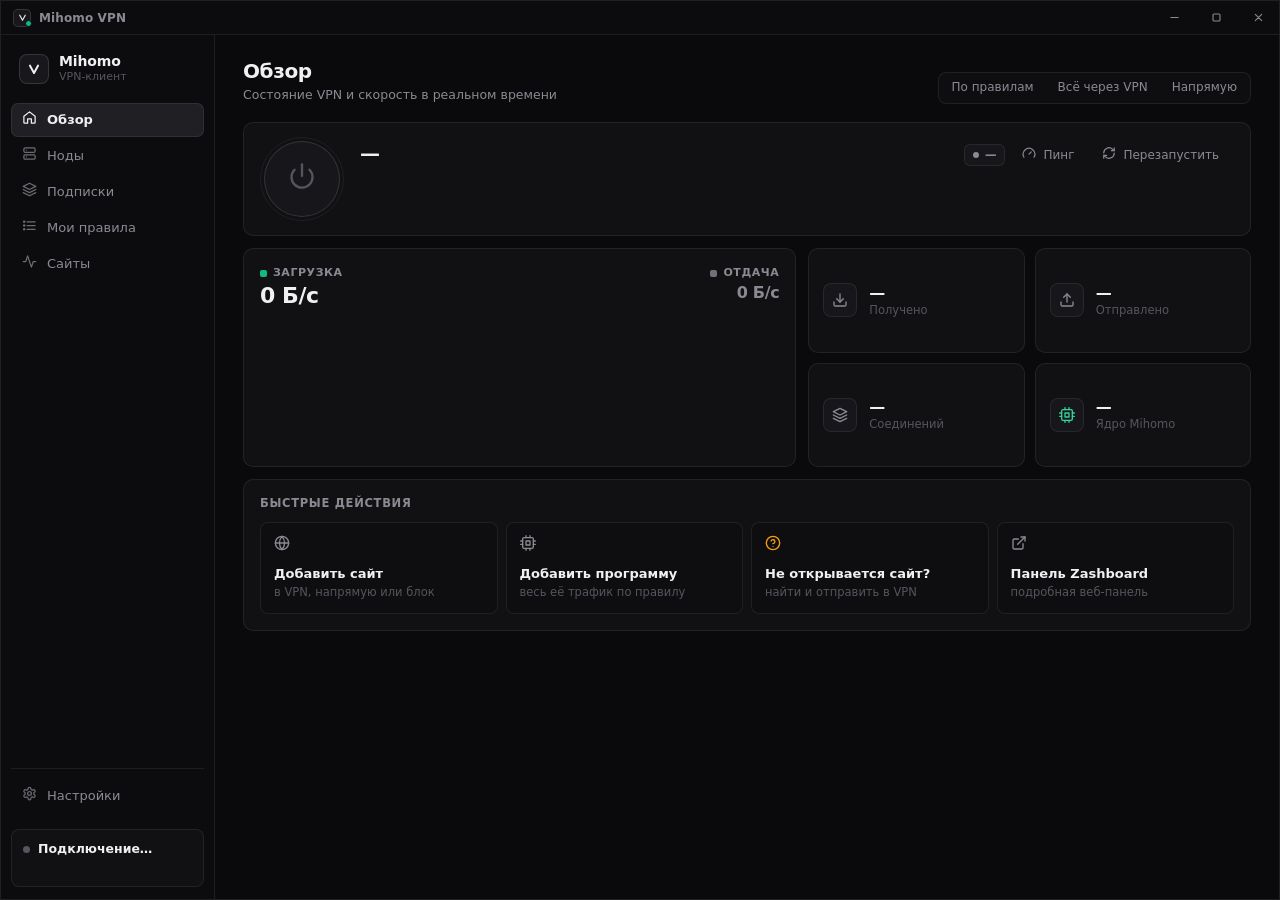
==== commit 12e2c504: "v2.5.0: Linear/Raycast UI redesign, frameless titlebar, auto WARP subscription fallback & DNS auto-h" ====
--- a/source/ui/index.html
+++ b/source/ui/index.html
@@ -8,7 +8,19 @@
   <link rel="stylesheet" href="main.css" />
 </head>
 <body>
-  <div class="layout">
+  <div class="app-shell">
+    <div class="titlebar" data-tauri-drag-region>
+      <div class="tb-left" data-tauri-drag-region>
+        <div class="tb-mark"><svg viewBox="0 0 24 24" fill="none" stroke="currentColor" stroke-width="2.5" stroke-linecap="round" stroke-linejoin="round"><path d="m6 7 6 11 6-11"/></svg></div>
+        <span class="tb-title" data-tauri-drag-region>Mihomo VPN</span>
+      </div>
+      <div class="win-btns">
+        <button class="win-btn" id="winMin" title="Свернуть"><svg viewBox="0 0 12 12"><path d="M2 6h8" stroke="currentColor" stroke-width="1.2" stroke-linecap="round"/></svg></button>
+        <button class="win-btn" id="winMax" title="Развернуть"><svg viewBox="0 0 12 12"><rect x="2.2" y="2.2" width="7.6" height="7.6" rx="1.2" fill="none" stroke="currentColor" stroke-width="1.2"/></svg></button>
+        <button class="win-btn close" id="winClose" title="Свернуть в трей"><svg viewBox="0 0 12 12"><path d="M2.5 2.5l7 7m0-7l-7 7" stroke="currentColor" stroke-width="1.2" stroke-linecap="round"/></svg></button>
+      </div>
+    </div>
+    <div class="layout">
     <!-- ======================= боковая панель -->
     <aside class="side">
       <div class="brand">
@@ -19,12 +31,16 @@
         </div>
       </div>
       <nav id="nav">
-        <button data-page="overview" class="on"><span data-icon="home"></span>Обзор</button>
-        <button data-page="nodes"><span data-icon="server"></span>Ноды</button>
-        <button data-page="subs"><span data-icon="layers"></span>Подписки<em id="navSubCount"></em></button>
-        <button data-page="rules"><span data-icon="list"></span>Мои правила<em id="navRuleCount"></em></button>
-        <button data-page="sites"><span data-icon="activity"></span>Сайты<em id="navSuspicious" class="warn"></em></button>
-        <button data-page="settings"><span data-icon="settings"></span>Настройки</button>
+        <div class="nav-group">
+          <button data-page="overview" class="on"><span data-icon="home"></span>Обзор</button>
+          <button data-page="nodes"><span data-icon="server"></span>Ноды</button>
+          <button data-page="subs"><span data-icon="layers"></span>Подписки<em id="navSubCount"></em></button>
+          <button data-page="rules"><span data-icon="list"></span>Мои правила<em id="navRuleCount"></em></button>
+          <button data-page="sites"><span data-icon="activity"></span>Сайты<em id="navSuspicious" class="warn"></em></button>
+        </div>
+        <div class="nav-bottom">
+          <button data-page="settings"><span data-icon="settings"></span>Настройки</button>
+        </div>
       </nav>
       <div class="side-status" id="sideStatus">
         <div class="row"><span class="pulse" id="sideDot"></span><b id="sideTitle">Подключение…</b></div>
@@ -47,24 +63,28 @@
           </div>
         </header>
 
-        <div class="hero">
-          <div class="card hero-main">
-            <button class="power" id="powerBtn" style="width:104px;height:104px" title="Включить / выключить VPN"><span data-icon="power"></span></button>
-            <div class="hero-text">
-              <div class="state" id="stateTitle">—</div>
-              <div class="muted" id="stateReason">&nbsp;</div>
-              <div class="core-note hidden" id="coreNote"></div>
-              <div class="chain" id="chain"></div>
-              <div class="smart-line hidden" id="smartLine"></div>
-              <div class="game-line hidden" id="gameLine"></div>
+        <div class="card hero-main">
+          <button class="power" id="powerBtn" title="Включить / выключить VPN"><span data-icon="power"></span></button>
+          <div class="hero-text">
+            <div class="hero-top-row">
+              <div>
+                <div class="state" id="stateTitle">—</div>
+                <div class="muted" id="stateReason">&nbsp;</div>
+              </div>
               <div class="row hero-meta">
                 <span class="chip" id="pingChip"><span class="dot"></span><span>—</span></span>
-                <button class="btn sm ghost" id="pingBtn"><span data-icon="gauge"></span>Проверить пинг</button>
+                <button class="btn sm ghost" id="pingBtn"><span data-icon="gauge"></span>Пинг</button>
                 <button class="btn sm ghost" id="restartBtn"><span data-icon="refresh"></span>Перезапустить</button>
               </div>
             </div>
-          </div>
-
+            <div class="core-note hidden" id="coreNote"></div>
+            <div class="chain" id="chain"></div>
+            <div class="smart-line hidden" id="smartLine"></div>
+            <div class="game-line hidden" id="gameLine"></div>
+          </div>
+        </div>
+
+        <div class="overview-grid">
           <div class="card speed">
             <div class="speed-top">
               <div>
@@ -78,13 +98,13 @@
             </div>
             <div class="speed-graph"><svg class="spark" id="spark"></svg></div>
           </div>
-        </div>
-
-        <div class="tiles">
-          <div class="card tile"><div class="tile-ic" data-icon="download"></div><div><div class="tile-val num" id="tDown">—</div><div class="tile-lbl">Получено</div></div></div>
-          <div class="card tile"><div class="tile-ic violet" data-icon="upload"></div><div><div class="tile-val num" id="tUp">—</div><div class="tile-lbl">Отправлено</div></div></div>
-          <div class="card tile"><div class="tile-ic blue" data-icon="layers"></div><div><div class="tile-val num" id="tConns">—</div><div class="tile-lbl">Соединений</div></div></div>
-          <div class="card tile"><div class="tile-ic green" data-icon="cpu"></div><div><div class="tile-val" id="tVersion">—</div><div class="tile-lbl">Ядро Mihomo</div></div></div>
+
+          <div class="tiles">
+            <div class="card tile"><div class="tile-ic" data-icon="download"></div><div><div class="tile-val num" id="tDown">—</div><div class="tile-lbl">Получено</div></div></div>
+            <div class="card tile"><div class="tile-ic violet" data-icon="upload"></div><div><div class="tile-val num" id="tUp">—</div><div class="tile-lbl">Отправлено</div></div></div>
+            <div class="card tile"><div class="tile-ic blue" data-icon="layers"></div><div><div class="tile-val num" id="tConns">—</div><div class="tile-lbl">Соединений</div></div></div>
+            <div class="card tile"><div class="tile-ic green" data-icon="cpu"></div><div><div class="tile-val" id="tVersion">—</div><div class="tile-lbl">Ядро Mihomo</div></div></div>
+          </div>
         </div>
 
         <div class="card quick">
@@ -217,82 +237,103 @@
         <header class="page-head">
           <div>
             <h1>Настройки</h1>
-            <p class="muted">Уведомления, поведение и резервные копии конфигурации</p>
-          </div>
-        </header>
-        <div class="settings-grid">
-          <div class="card">
-            <h3>Уведомления</h3>
-            <label class="set"><div><b>VPN отключился или снова работает</b><small>Если служба остановилась не по вашей команде</small></div><span class="switch"><input type="checkbox" data-set="notify_service" /><span></span></span></label>
-            <label class="set"><div><b>Смена ноды</b><small>Когда группа «авто» переключилась на другой сервер</small></div><span class="switch"><input type="checkbox" data-set="notify_node" /><span></span></span></label>
-            <label class="set"><div><b>Нода не отвечает</b><small>Активная нода не прошла проверку пинга</small></div><span class="switch"><input type="checkbox" data-set="notify_dead_node" /><span></span></span></label>
-            <label class="set"><div><b>Подписка обновлена</b><small>Mihomo загрузил свежий список нод</small></div><span class="switch"><input type="checkbox" data-set="notify_subscription" /><span></span></span></label>
-          </div>
-          <div class="card">
-            <h3>Поведение</h3>
-            <label class="set"><div><b>Автоперезапуск VPN</b><small id="autoRestartHint">Поднимать службу, если она упала сама (не больше 3 раз за 10 минут)</small></div><span class="switch"><input type="checkbox" data-set="auto_restart" /><span></span></span></label>
-            <div class="set"><div><b>Главная группа</b><small>По ней показываются нода и пинг</small></div><select class="input" data-set="main_group" style="width:190px"></select></div>
-            <div class="set"><div><b>Группа для «В VPN»</b><small>Куда отправлять новые правила по умолчанию</small></div><select class="input" data-set="default_proxy_group" style="width:190px"></select></div>
-          </div>
-          <div class="card">
-            <h3>Умный выбор ноды</h3>
-            <label class="set"><div><b>Умный автовыбор</b><small>Вместо разового пинга раз в 5 минут — постоянная оценка пинга, разброса, потерь и скорости; мёртвая нода заменяется за ~30 секунд</small></div><span class="switch"><input type="checkbox" data-set="smart_auto" /><span></span></span></label>
-            <label class="set"><div><b>Автотест скорости</b><small>Раз в 6 часов, только когда интернет не нагружен. Идёт через служебную группу и не мешает вашему трафику</small></div><span class="switch"><input type="checkbox" data-set="smart_speed_auto" /><span></span></span></label>
-          </div>
-          <div class="card">
-            <h3>Discord — голос через VPN</h3>
-            <div id="discordInfo" class="info-lines"></div>
-            <div class="row wrap" id="discordBtns" style="margin:10px 0 4px">
-              <button class="btn sm" data-discord="install"><span data-icon="check"></span>Установить сейчас</button>
-              <button class="btn sm" data-discord="restart"><span data-icon="refresh"></span>Перезапустить Discord</button>
-              <button class="btn sm" data-discord="download"><span data-icon="download"></span>Скачать свежие файлы</button>
-              <button class="btn sm ghost" data-discord="folder"><span data-icon="folder"></span></button>
-            </div>
-            <label class="set" data-discord-opt><div><b>Следить за обновлениями Discord</b><small>Когда Discord обновится, файлы discord-voice-proxy сами появятся в новой папке</small></div><span class="switch"><input type="checkbox" data-set="discord_watch" /><span></span></span></label>
-            <label class="set" data-discord-opt><div><b>Перезапускать Discord самому</b><small>Иначе — уведомление «перезапустите Discord»</small></div><span class="switch"><input type="checkbox" data-set="discord_auto_restart" /><span></span></span></label>
-          </div>
-          <div class="card">
-            <h3>Обновления</h3>
-            <div id="updInfo" class="info-lines"></div>
-            <div id="updNotes" class="hint hidden" style="white-space:pre-wrap;max-height:140px;overflow:auto;margin-top:6px"></div>
-            <div class="row wrap" style="margin:10px 0 4px">
-              <button class="btn sm" data-upd="check"><span data-icon="refresh"></span>Проверить</button>
-              <button class="btn sm primary" data-upd="core" id="updCoreBtn"><span data-icon="download"></span>Обновить Mihomo</button>
-              <button class="btn sm" data-upd="data"><span data-icon="layers"></span>Базы GeoIP, правила и панель</button>
-              <button class="btn sm primary hidden" data-upd="tray_update" id="updTrayGhBtn"><span data-icon="download"></span>Обновить трей</button>
-              <button class="btn sm primary hidden" data-upd="tray" id="updTrayBtn"><span data-icon="zap"></span>Установить новую версию трея</button>
-            </div>
-            <label class="set"><div><b>Проверять новые версии Mihomo и трея</b><small>При запуске и раз в сутки. Пришлёт уведомление, сам ничего не ставит</small></div><span class="switch"><input type="checkbox" data-set="auto_check_updates" /><span></span></span></label>
-          </div>
-          <div class="card">
-            <h3>Игровой режим</h3>
-            <div id="gameInfo" class="info-lines"></div>
-            <label class="set"><div><b>Включать при запуске игр</b><small>Игры идут напрямую и не трогаются. На время игры: тест скорости на паузе, нода меняется только если умерла (голос в Discord не прервётся), фоновые проверки реже, подсказки не всплывают</small></div><span class="switch"><input type="checkbox" data-set="game_mode" /><span></span></span></label>
-            <label class="set"><div><b>Считать OBS игрой</b><small>Чтобы ничего не дёргалось во время стрима</small></div><span class="switch"><input type="checkbox" data-set="game_mode_obs" /><span></span></span></label>
-            <div class="field" style="margin:10px 0 0"><label>Свои игры (имена .exe через запятую)</label><input class="input" id="gameExtra" placeholder="например: mygame.exe, minecraft.exe" /></div>
-          </div>
-          <div class="card">
-            <h3>Подсказки «сайт не открывается»</h3>
-            <label class="set"><div><b>Предлагать отправить в VPN</b><small>Если сайт несколько раз не загрузился напрямую — в углу экрана появится окошко с кнопкой «В VPN». Фокус не забирает</small></div><span class="switch"><input type="checkbox" data-set="suggest_blocked" /><span></span></span></label>
-            <div class="field" style="margin:10px 0 0"><label>Не спрашивать про</label><div id="ignoredList" class="chips"></div></div>
-          </div>
-          <div class="card">
-            <h3>Файлы</h3>
-            <div class="paths" id="paths"></div>
-            <div class="row wrap">
-              <button class="btn sm" data-open="folder"><span data-icon="folder"></span>Папка Mihomo</button>
-              <button class="btn sm" data-open="logs"><span data-icon="list"></span>Логи трея</button>
-              <button class="btn sm" data-open="panel"><span data-icon="external"></span>Zashboard</button>
-            </div>
-          </div>
-          <div class="card">
-            <h3>Резервные копии config.yaml</h3>
-            <p class="hint" style="margin-top:-4px">Копия делается автоматически перед каждым изменением правил. Хранятся последние 15.</p>
-            <div id="backups" class="backups"></div>
+            <p class="muted">Поведение клиента, уведомления, интеграции и резервные копии</p>
+          </div>
+        </header>
+
+        <div class="tabs" id="settingsTabs">
+          <button data-stab="general" class="on">Основные</button>
+          <button data-stab="notify">Уведомления и подсказки</button>
+          <button data-stab="discord">Discord</button>
+          <button data-stab="system">Обновления и система</button>
+        </div>
+
+        <div class="settings-wrap">
+          <div class="stab-pane on" data-stab-pane="general">
+            <div class="card">
+              <h3>Поведение</h3>
+              <label class="set"><div><b>Автоперезапуск VPN</b><small id="autoRestartHint">Поднимать службу, если она упала сама (не больше 3 раз за 10 минут)</small></div><span class="switch"><input type="checkbox" data-set="auto_restart" /><span></span></span></label>
+              <div class="set"><div><b>Главная группа</b><small>По ней показываются активная нода и пинг</small></div><select class="input" data-set="main_group" style="width:190px"></select></div>
+              <div class="set"><div><b>Группа для «В VPN»</b><small>Куда отправлять новые правила по умолчанию</small></div><select class="input" data-set="default_proxy_group" style="width:190px"></select></div>
+            </div>
+            <div class="card">
+              <h3>Умный выбор ноды</h3>
+              <label class="set"><div><b>Умный автовыбор</b><small>Постоянная оценка пинга, разброса, потерь и скорости; мёртвая нода заменяется за ~30 секунд</small></div><span class="switch"><input type="checkbox" data-set="smart_auto" /><span></span></span></label>
+              <label class="set"><div><b>Автотест скорости</b><small>Раз в 6 часов, только когда сеть не нагружена. Идёт через служебную группу и не мешает трафику</small></div><span class="switch"><input type="checkbox" data-set="smart_speed_auto" /><span></span></span></label>
+            </div>
+            <div class="card">
+              <h3>Игровой режим</h3>
+              <div id="gameInfo" class="info-lines"></div>
+              <label class="set"><div><b>Включать при запуске игр</b><small>Игры идут напрямую; на время игры тест скорости на паузе, нода меняется только при падении</small></div><span class="switch"><input type="checkbox" data-set="game_mode" /><span></span></span></label>
+              <label class="set"><div><b>Считать OBS игрой</b><small>Чтобы ничего не дёргалось во время стрима</small></div><span class="switch"><input type="checkbox" data-set="game_mode_obs" /><span></span></span></label>
+              <div class="field" style="margin:10px 0 0"><label>Свои игры (имена .exe через запятую)</label><input class="input" id="gameExtra" placeholder="например: mygame.exe, minecraft.exe" /></div>
+            </div>
+          </div>
+
+          <div class="stab-pane" data-stab-pane="notify">
+            <div class="card">
+              <h3>Уведомления Windows</h3>
+              <label class="set"><div><b>VPN отключился или снова работает</b><small>Если служба остановилась не по вашей команде</small></div><span class="switch"><input type="checkbox" data-set="notify_service" /><span></span></span></label>
+              <label class="set"><div><b>Смена ноды</b><small>Когда группа «авто» переключилась на другой сервер</small></div><span class="switch"><input type="checkbox" data-set="notify_node" /><span></span></span></label>
+              <label class="set"><div><b>Нода не отвечает</b><small>Активная нода не прошла проверку пинга</small></div><span class="switch"><input type="checkbox" data-set="notify_dead_node" /><span></span></span></label>
+              <label class="set"><div><b>Подписка обновлена</b><small>Mihomo загрузил свежий список нод</small></div><span class="switch"><input type="checkbox" data-set="notify_subscription" /><span></span></span></label>
+            </div>
+            <div class="card">
+              <h3>Подсказки «сайт не открывается»</h3>
+              <label class="set"><div><b>Предлагать отправить в VPN</b><small>Если сайт несколько раз не загрузился напрямую — появится компактное окно с кнопкой «В VPN»</small></div><span class="switch"><input type="checkbox" data-set="suggest_blocked" /><span></span></span></label>
+              <div class="field" style="margin:10px 0 0"><label>Не спрашивать про</label><div id="ignoredList" class="chips"></div></div>
+            </div>
+          </div>
+
+          <div class="stab-pane" data-stab-pane="discord">
+            <div class="card">
+              <h3>Discord — голос через VPN</h3>
+              <div id="discordInfo" class="info-lines"></div>
+              <div class="row wrap" id="discordBtns" style="margin:10px 0 4px">
+                <button class="btn sm" data-discord="install"><span data-icon="check"></span>Установить сейчас</button>
+                <button class="btn sm" data-discord="restart"><span data-icon="refresh"></span>Перезапустить Discord</button>
+                <button class="btn sm" data-discord="download"><span data-icon="download"></span>Скачать свежие файлы</button>
+                <button class="btn sm ghost" data-discord="folder"><span data-icon="folder"></span></button>
+              </div>
+              <label class="set" data-discord-opt><div><b>Следить за обновлениями Discord</b><small>После обновления Discord файлы discord-voice-proxy сами появятся в новой папке</small></div><span class="switch"><input type="checkbox" data-set="discord_watch" /><span></span></span></label>
+              <label class="set" data-discord-opt><div><b>Перезапускать Discord самому</b><small>Иначе — уведомление «перезапустите Discord»</small></div><span class="switch"><input type="checkbox" data-set="discord_auto_restart" /><span></span></span></label>
+            </div>
+          </div>
+
+          <div class="stab-pane" data-stab-pane="system">
+            <div class="card">
+              <h3>Обновления</h3>
+              <div id="updInfo" class="info-lines"></div>
+              <div id="updNotes" class="hint hidden" style="white-space:pre-wrap;max-height:140px;overflow:auto;margin-top:6px"></div>
+              <div class="row wrap" style="margin:10px 0 4px">
+                <button class="btn sm" data-upd="check"><span data-icon="refresh"></span>Проверить</button>
+                <button class="btn sm primary" data-upd="core" id="updCoreBtn"><span data-icon="download"></span>Обновить Mihomo</button>
+                <button class="btn sm" data-upd="data"><span data-icon="layers"></span>Базы GeoIP, правила и панель</button>
+                <button class="btn sm primary hidden" data-upd="tray_update" id="updTrayGhBtn"><span data-icon="download"></span>Обновить трей</button>
+                <button class="btn sm primary hidden" data-upd="tray" id="updTrayBtn"><span data-icon="zap"></span>Установить новую версию трея</button>
+                <button class="btn sm" data-open="repo"><span data-icon="globe"></span>GitHub</button>
+              </div>
+              <label class="set"><div><b>Проверять новые версии Mihomo и трея</b><small>При запуске и раз в сутки. Пришлёт уведомление, сам ничего не ставит</small></div><span class="switch"><input type="checkbox" data-set="auto_check_updates" /><span></span></span></label>
+            </div>
+            <div class="card">
+              <h3>Файлы и пути</h3>
+              <div class="paths" id="paths"></div>
+              <div class="row wrap">
+                <button class="btn sm" data-open="folder"><span data-icon="folder"></span>Папка Mihomo</button>
+                <button class="btn sm" data-open="logs"><span data-icon="list"></span>Логи трея</button>
+                <button class="btn sm" data-open="panel"><span data-icon="external"></span>Zashboard</button>
+              </div>
+            </div>
+            <div class="card">
+              <h3>Резервные копии config.yaml</h3>
+              <p class="hint" style="margin-top:-4px">Копия делается автоматически перед каждым изменением правил. Хранятся последние 15.</p>
+              <div id="backups" class="backups"></div>
+            </div>
           </div>
         </div>
       </section>
     </main>
+    </div>
   </div>
 
   <div id="toasts"></div>
--- a/source/ui/app.css
+++ b/source/ui/app.css
@@ -1,29 +1,30 @@
-/* Mihomo Tray — общий стиль для главного окна и flyout */
+/* Mihomo Tray — Linear / Raycast / Vercel graphite minimal theme */
 :root {
-  --bg: #090c15;
-  --bg-2: #0e1322;
-  --surface: rgba(255, 255, 255, 0.035);
-  --surface-2: rgba(255, 255, 255, 0.06);
-  --surface-3: rgba(255, 255, 255, 0.09);
-  --border: rgba(255, 255, 255, 0.07);
-  --border-2: rgba(255, 255, 255, 0.12);
-  --text: #e9edf6;
-  --muted: #8d97ad;
-  --dim: #5f6983;
-  --accent: #7c5cff;
-  --accent-2: #22d3ee;
-  --grad: linear-gradient(135deg, #7c5cff 0%, #22d3ee 100%);
-  --ok: #34d399;
-  --warn: #fbbf24;
-  --bad: #f87171;
-  --blue: #60a5fa;
-  --violet: #c084fc;
-  --radius: 14px;
-  --radius-sm: 10px;
-  --shadow: 0 10px 40px rgba(0, 0, 0, 0.45);
-  --font: "Segoe UI Variable Text", "Segoe UI", system-ui, -apple-system, sans-serif;
-  --font-display: "Segoe UI Variable Display", "Segoe UI", system-ui, sans-serif;
-  --mono: "Cascadia Mono", "Consolas", ui-monospace, monospace;
+  --bg: #0a0a0c;
+  --bg-2: #0e0e11;
+  --surface: #111114;
+  --surface-2: #17171b;
+  --surface-3: #1f1f24;
+  --border: rgba(255, 255, 255, 0.075);
+  --border-2: rgba(255, 255, 255, 0.13);
+  --text: #f0f0f2;
+  --muted: #8a8a93;
+  --dim: #55555e;
+  --accent: #10b981;
+  --accent-2: #10b981;
+  --accent-soft: rgba(16, 185, 129, 0.12);
+  --grad: #f4f4f5;
+  --ok: #10b981;
+  --warn: #f59e0b;
+  --bad: #ef4444;
+  --blue: #3b82f6;
+  --violet: #a1a1aa;
+  --radius: 10px;
+  --radius-sm: 7px;
+  --shadow: 0 12px 36px rgba(0, 0, 0, 0.55);
+  --font: "Segoe UI Variable Text", "Inter", "Segoe UI", system-ui, -apple-system, sans-serif;
+  --font-display: "Segoe UI Variable Display", "Inter", "Segoe UI", system-ui, sans-serif;
+  --mono: "Cascadia Mono", "JetBrains Mono", "Consolas", ui-monospace, monospace;
   color-scheme: dark;
 }
 
@@ -32,205 +33,208 @@
 body {
   background: var(--bg);
   color: var(--text);
-  font: 14px/1.45 var(--font);
+  font: 13.5px/1.45 var(--font);
   -webkit-font-smoothing: antialiased;
   user-select: none;
   overflow: hidden;
 }
-body::before {
-  content: "";
-  position: fixed; inset: 0; pointer-events: none; z-index: 0;
-  background:
-    radial-gradient(900px 500px at -10% -20%, rgba(124, 92, 255, 0.16), transparent 60%),
-    radial-gradient(700px 500px at 110% 120%, rgba(34, 211, 238, 0.10), transparent 60%);
-}
 input, textarea, select, button { font: inherit; color: inherit; }
-::selection { background: rgba(124, 92, 255, 0.45); }
+::selection { background: rgba(16, 185, 129, 0.3); color: #fff; }
 .num { font-variant-numeric: tabular-nums; }
-.mono { font-family: var(--mono); font-size: 12.5px; }
+.mono { font-family: var(--mono); font-size: 12px; }
 .muted { color: var(--muted); }
 .dim { color: var(--dim); }
 .hidden { display: none !important; }
 .grow { flex: 1; }
-.row { display: flex; align-items: center; gap: 10px; }
-.col { display: flex; flex-direction: column; gap: 10px; }
+.row { display: flex; align-items: center; gap: 8px; }
+.col { display: flex; flex-direction: column; gap: 8px; }
 .ellipsis { overflow: hidden; text-overflow: ellipsis; white-space: nowrap; min-width: 0; }
 
 /* scrollbars */
-::-webkit-scrollbar { width: 10px; height: 10px; }
-::-webkit-scrollbar-thumb { background: rgba(255,255,255,0.08); border-radius: 10px; border: 3px solid transparent; background-clip: padding-box; }
-::-webkit-scrollbar-thumb:hover { background: rgba(255,255,255,0.16); border: 3px solid transparent; background-clip: padding-box; }
+::-webkit-scrollbar { width: 8px; height: 8px; }
+::-webkit-scrollbar-thumb { background: rgba(255, 255, 255, 0.1); border-radius: 8px; border: 2px solid transparent; background-clip: padding-box; }
+::-webkit-scrollbar-thumb:hover { background: rgba(255, 255, 255, 0.2); border: 2px solid transparent; background-clip: padding-box; }
 ::-webkit-scrollbar-track { background: transparent; }
 
-/* ---------------------------------------------------------------- кнопки */
+/* ---------------------------------------------------------------- buttons */
 .btn {
-  display: inline-flex; align-items: center; justify-content: center; gap: 8px;
-  height: 36px; padding: 0 14px; border-radius: var(--radius-sm);
+  display: inline-flex; align-items: center; justify-content: center; gap: 7px;
+  height: 32px; padding: 0 12px; border-radius: var(--radius-sm);
   border: 1px solid var(--border-2); background: var(--surface-2);
-  cursor: pointer; font-weight: 550; font-size: 13px; white-space: nowrap;
-  transition: background .15s, border-color .15s, transform .08s, opacity .15s;
-}
-.btn:hover { background: var(--surface-3); border-color: rgba(255,255,255,0.18); }
-.btn:active { transform: translateY(1px); }
+  color: var(--text); cursor: pointer; font-weight: 500; font-size: 12.5px; white-space: nowrap;
+  transition: background .12s, border-color .12s, color .12s, transform .06s, opacity .12s;
+}
+.btn:hover { background: var(--surface-3); border-color: rgba(255, 255, 255, 0.2); }
+.btn:active { transform: translateY(0.5px); }
 .btn:disabled { opacity: .4; pointer-events: none; }
-.btn svg { width: 16px; height: 16px; flex: none; }
-.btn.primary { background: var(--grad); border-color: transparent; color: #fff; box-shadow: 0 6px 20px rgba(124,92,255,.35); }
-.btn.primary:hover { filter: brightness(1.08); }
-.btn.danger { color: var(--bad); background: rgba(248,113,113,.08); border-color: rgba(248,113,113,.25); }
-.btn.danger:hover { background: rgba(248,113,113,.15); }
+.btn svg { width: 14px; height: 14px; flex: none; }
+.btn.primary {
+  background: #f4f4f5; border-color: #f4f4f5; color: #09090b; font-weight: 600;
+}
+.btn.primary:hover { background: #ffffff; border-color: #ffffff; }
+.btn.danger { color: #fca5a5; background: rgba(239, 68, 68, .08); border-color: rgba(239, 68, 68, .22); }
+.btn.danger:hover { background: rgba(239, 68, 68, .15); border-color: rgba(239, 68, 68, .35); }
 .btn.ghost { background: transparent; border-color: transparent; color: var(--muted); }
 .btn.ghost:hover { background: var(--surface-2); color: var(--text); }
-.btn.sm { height: 30px; padding: 0 10px; font-size: 12.5px; border-radius: 8px; }
-.btn.icon { width: 32px; height: 32px; padding: 0; border-radius: 8px; }
-
+.btn.sm { height: 28px; padding: 0 10px; font-size: 12px; border-radius: 6px; }
+.btn.icon { width: 28px; height: 28px; padding: 0; border-radius: 6px; }
+
+/* ---------------------------------------------------------------- chips */
 .chip {
-  display: inline-flex; align-items: center; gap: 6px; height: 24px; padding: 0 9px;
-  border-radius: 999px; font-size: 12px; font-weight: 600; white-space: nowrap;
+  display: inline-flex; align-items: center; gap: 6px; height: 22px; padding: 0 8px;
+  border-radius: 6px; font-size: 11.5px; font-weight: 550; white-space: nowrap;
   background: var(--surface-2); color: var(--muted); border: 1px solid var(--border);
 }
-.chip .dot { width: 7px; height: 7px; border-radius: 50%; background: currentColor; }
-.chip.ok { color: var(--ok); background: rgba(52,211,153,.1); border-color: rgba(52,211,153,.25); }
-.chip.warn { color: var(--warn); background: rgba(251,191,36,.1); border-color: rgba(251,191,36,.25); }
-.chip.bad, .chip.off { color: var(--bad); background: rgba(248,113,113,.1); border-color: rgba(248,113,113,.22); }
+.chip .dot { width: 6px; height: 6px; border-radius: 50%; background: currentColor; }
+.chip.ok { color: #34d399; background: rgba(16, 185, 129, .1); border-color: rgba(16, 185, 129, .24); }
+.chip.warn { color: #fbbf24; background: rgba(245, 158, 11, .1); border-color: rgba(245, 158, 11, .24); }
+.chip.bad { color: #f87171; background: rgba(239, 68, 68, .1); border-color: rgba(239, 68, 68, .24); }
 .chip.off { color: var(--muted); background: var(--surface-2); border-color: var(--border); }
-.chip.blue { color: var(--blue); background: rgba(96,165,250,.1); border-color: rgba(96,165,250,.25); }
-.chip.violet { color: var(--violet); background: rgba(192,132,252,.1); border-color: rgba(192,132,252,.25); }
-
-/* сегментный переключатель */
+.chip.blue { color: #93c5fd; background: rgba(59, 130, 246, .1); border-color: rgba(59, 130, 246, .24); }
+.chip.violet { color: #d4d4d8; background: rgba(161, 161, 170, .12); border-color: rgba(161, 161, 170, .24); }
+
+/* ---------------------------------------------------------------- segmented control */
 .seg {
-  display: inline-flex; padding: 3px; gap: 2px; border-radius: 11px;
-  background: rgba(0,0,0,.25); border: 1px solid var(--border);
+  display: inline-flex; padding: 2px; gap: 2px; border-radius: 8px;
+  background: var(--bg-2); border: 1px solid var(--border);
 }
 .seg button {
-  border: 0; background: transparent; height: 30px; padding: 0 14px; border-radius: 8px;
-  color: var(--muted); font-weight: 600; font-size: 12.5px; cursor: pointer; transition: all .15s;
+  border: 0; background: transparent; height: 26px; padding: 0 11px; border-radius: 6px;
+  color: var(--muted); font-weight: 500; font-size: 12px; cursor: pointer; transition: all .12s;
 }
 .seg button:hover { color: var(--text); }
-.seg button.on { background: var(--surface-3); color: var(--text); box-shadow: 0 1px 0 rgba(255,255,255,.06) inset, 0 2px 8px rgba(0,0,0,.3); }
+.seg button.on {
+  background: var(--surface-3); color: var(--text); font-weight: 550;
+  box-shadow: 0 1px 0 rgba(255, 255, 255, .05) inset, 0 1px 3px rgba(0, 0, 0, .4);
+}
 .seg.full { display: flex; }
 .seg.full button { flex: 1; }
 
-/* поля ввода */
+/* ---------------------------------------------------------------- inputs */
 .input, select.input, textarea.input {
-  height: 38px; padding: 0 12px; border-radius: var(--radius-sm); width: 100%;
-  background: rgba(0,0,0,.28); border: 1px solid var(--border-2); outline: none;
-  transition: border-color .15s, box-shadow .15s; user-select: text;
-}
-textarea.input { height: auto; min-height: 110px; padding: 10px 12px; resize: vertical; line-height: 1.5; font-family: var(--mono); font-size: 12.5px; }
-.input:focus { border-color: rgba(124,92,255,.7); box-shadow: 0 0 0 3px rgba(124,92,255,.18); }
+  height: 34px; padding: 0 10px; border-radius: var(--radius-sm); width: 100%;
+  background: var(--bg-2); border: 1px solid var(--border-2); outline: none;
+  font-size: 13px; transition: border-color .12s, box-shadow .12s; user-select: text;
+}
+textarea.input { height: auto; min-height: 110px; padding: 9px 11px; resize: vertical; line-height: 1.5; font-family: var(--mono); font-size: 12px; }
+.input:focus { border-color: rgba(255, 255, 255, 0.32); box-shadow: 0 0 0 2px rgba(255, 255, 255, 0.06); }
 .input::placeholder { color: var(--dim); }
-select.input { appearance: none; padding-right: 32px; cursor: pointer;
-  background-image: url("data:image/svg+xml,%3Csvg xmlns='http://www.w3.org/2000/svg' width='12' height='12' viewBox='0 0 24 24' fill='none' stroke='%238d97ad' stroke-width='2.5' stroke-linecap='round'%3E%3Cpath d='m6 9 6 6 6-6'/%3E%3C/svg%3E");
-  background-repeat: no-repeat; background-position: right 11px center; }
-select.input option { background: #141a2b; }
+select.input {
+  appearance: none; padding-right: 30px; cursor: pointer;
+  background-image: url("data:image/svg+xml,%3Csvg xmlns='http://www.w3.org/2000/svg' width='12' height='12' viewBox='0 0 24 24' fill='none' stroke='%238a8a93' stroke-width='2.2' stroke-linecap='round'%3E%3Cpath d='m6 9 6 6 6-6'/%3E%3C/svg%3E");
+  background-repeat: no-repeat; background-position: right 10px center;
+}
+select.input option { background: #141418; color: var(--text); }
 .search { position: relative; }
-.search svg { position: absolute; left: 11px; top: 50%; transform: translateY(-50%); width: 15px; height: 15px; color: var(--dim); pointer-events: none; }
-.search .input { padding-left: 34px; }
-
-/* переключатель */
-.switch { position: relative; width: 42px; height: 24px; flex: none; cursor: pointer; }
+.search svg { position: absolute; left: 10px; top: 50%; transform: translateY(-50%); width: 14px; height: 14px; color: var(--dim); pointer-events: none; }
+.search .input { padding-left: 31px; }
+
+/* ---------------------------------------------------------------- switch */
+.switch { position: relative; width: 36px; height: 20px; flex: none; cursor: pointer; }
 .switch input { opacity: 0; width: 0; height: 0; position: absolute; }
-.switch span { position: absolute; inset: 0; border-radius: 999px; background: rgba(255,255,255,.12); transition: background .2s; }
-.switch span::after { content: ""; position: absolute; left: 3px; top: 3px; width: 18px; height: 18px; border-radius: 50%; background: #fff; transition: transform .2s; box-shadow: 0 1px 4px rgba(0,0,0,.4); }
-.switch input:checked + span { background: var(--accent); }
-.switch input:checked + span::after { transform: translateX(18px); }
-
+.switch span { position: absolute; inset: 0; border-radius: 999px; background: #27272a; border: 1px solid rgba(255, 255, 255, 0.08); transition: background .15s, border-color .15s; }
+.switch span::after { content: ""; position: absolute; left: 2px; top: 2px; width: 14px; height: 14px; border-radius: 50%; background: #d4d4d8; transition: transform .15s, background .15s; }
+.switch input:checked + span { background: var(--ok); border-color: var(--ok); }
+.switch input:checked + span::after { transform: translateX(16px); background: #fff; }
+
+/* ---------------------------------------------------------------- cards */
 .card {
   position: relative; background: var(--surface); border: 1px solid var(--border);
-  border-radius: var(--radius); padding: 18px;
-}
-.card h3 { margin: 0 0 12px; font: 600 13px var(--font); color: var(--muted); text-transform: uppercase; letter-spacing: .06em; }
-
-/* ---------------------------------------------------------------- тосты */
-#toasts { position: fixed; right: 18px; bottom: 18px; display: flex; flex-direction: column; gap: 8px; z-index: 100; pointer-events: none; }
+  border-radius: var(--radius); padding: 16px;
+}
+.card h3 {
+  margin: 0 0 12px; font: 600 11.5px var(--font); color: var(--muted);
+  text-transform: uppercase; letter-spacing: .06em;
+}
+
+/* ---------------------------------------------------------------- toasts */
+#toasts { position: fixed; right: 16px; bottom: 16px; display: flex; flex-direction: column; gap: 6px; z-index: 100; pointer-events: none; }
 .toast {
-  pointer-events: auto; display: flex; align-items: flex-start; gap: 10px; min-width: 260px; max-width: 420px;
-  padding: 12px 14px; border-radius: 12px; background: rgba(22, 28, 46, .96); border: 1px solid var(--border-2);
-  box-shadow: var(--shadow); font-size: 13px; animation: toast-in .25s cubic-bezier(.2,.9,.3,1.2);
-}
-.toast .ic { width: 18px; height: 18px; flex: none; margin-top: 1px; }
+  pointer-events: auto; display: flex; align-items: flex-start; gap: 9px; min-width: 240px; max-width: 400px;
+  padding: 10px 13px; border-radius: 9px; background: #16161a; border: 1px solid var(--border-2);
+  box-shadow: var(--shadow); font-size: 12.5px; animation: toast-in .18s ease-out;
+}
+.toast .ic { width: 16px; height: 16px; flex: none; margin-top: 1px; }
 .toast.ok .ic { color: var(--ok); } .toast.error .ic { color: var(--bad); } .toast.info .ic { color: var(--blue); } .toast.warn .ic { color: var(--warn); }
-.toast.out { animation: toast-out .2s ease forwards; }
-@keyframes toast-in { from { opacity: 0; transform: translateY(10px) scale(.97); } }
-@keyframes toast-out { to { opacity: 0; transform: translateX(20px); } }
-
-/* ---------------------------------------------------------------- модальные окна */
+.toast.out { animation: toast-out .15s ease forwards; }
+@keyframes toast-in { from { opacity: 0; transform: translateY(6px); } }
+@keyframes toast-out { to { opacity: 0; transform: translateX(14px); } }
+
+/* ---------------------------------------------------------------- modals */
 .modal-back {
-  position: fixed; inset: 0; z-index: 50; background: rgba(4, 6, 12, .6); backdrop-filter: blur(6px);
-  display: flex; align-items: center; justify-content: center; animation: fade .15s ease;
+  position: fixed; inset: 0; z-index: 50; background: rgba(0, 0, 0, .65); backdrop-filter: blur(4px);
+  display: flex; align-items: center; justify-content: center; animation: fade .12s ease;
 }
 .modal {
-  width: min(560px, calc(100vw - 40px)); max-height: calc(100vh - 60px); overflow: auto;
-  background: linear-gradient(180deg, #151b2d, #10152358); background-color: #121827;
-  border: 1px solid var(--border-2); border-radius: 18px; box-shadow: var(--shadow);
-  padding: 22px; animation: pop .2s cubic-bezier(.2,.9,.3,1.15);
-}
-.modal h2 { margin: 0 0 4px; font: 600 19px var(--font-display); }
-.modal .sub { color: var(--muted); font-size: 13px; margin-bottom: 18px; }
-.modal .foot { display: flex; justify-content: flex-end; gap: 10px; margin-top: 20px; }
-.field { display: flex; flex-direction: column; gap: 7px; margin-bottom: 14px; }
-.field > label { font-size: 12.5px; font-weight: 600; color: var(--muted); }
-.hint { font-size: 12px; color: var(--dim); }
+  width: min(520px, calc(100vw - 40px)); max-height: calc(100vh - 60px); overflow: auto;
+  background: #121216; border: 1px solid var(--border-2); border-radius: 12px; box-shadow: var(--shadow);
+  padding: 20px; animation: pop .15s ease-out;
+}
+.modal h2 { margin: 0 0 4px; font: 600 17px var(--font-display); letter-spacing: -.01em; }
+.modal .sub { color: var(--muted); font-size: 12.5px; margin-bottom: 16px; }
+.modal .foot { display: flex; justify-content: flex-end; gap: 8px; margin-top: 18px; }
+.field { display: flex; flex-direction: column; gap: 6px; margin-bottom: 12px; }
+.field > label { font-size: 12px; font-weight: 550; color: var(--muted); }
+.hint { font-size: 11.5px; color: var(--dim); }
 @keyframes fade { from { opacity: 0; } }
-@keyframes pop { from { opacity: 0; transform: translateY(8px) scale(.98); } }
-
-/* выбор действия правила */
+@keyframes pop { from { opacity: 0; transform: translateY(6px) scale(.98); } }
+
+/* rule action picker */
 .actions3 { display: grid; grid-template-columns: repeat(3, 1fr); gap: 8px; }
 .act {
-  display: flex; flex-direction: column; gap: 4px; padding: 12px; border-radius: 12px; cursor: pointer;
-  border: 1px solid var(--border-2); background: rgba(0,0,0,.2); transition: all .15s; text-align: left;
+  display: flex; flex-direction: column; gap: 4px; padding: 10px 11px; border-radius: 8px; cursor: pointer;
+  border: 1px solid var(--border-2); background: var(--bg-2); transition: all .12s; text-align: left;
 }
 .act:hover { background: var(--surface-2); }
-.act b { font-size: 13px; display: flex; align-items: center; gap: 7px; }
-.act span { font-size: 11.5px; color: var(--muted); line-height: 1.35; }
-.act svg { width: 16px; height: 16px; }
-.act.on.vpn { border-color: rgba(52,211,153,.55); background: rgba(52,211,153,.08); }
-.act.on.direct { border-color: rgba(96,165,250,.55); background: rgba(96,165,250,.08); }
-.act.on.block { border-color: rgba(248,113,113,.55); background: rgba(248,113,113,.08); }
-.act.vpn b { color: var(--ok); } .act.direct b { color: var(--blue); } .act.block b { color: var(--bad); }
+.act b { font-size: 12.5px; display: flex; align-items: center; gap: 6px; }
+.act span { font-size: 11px; color: var(--muted); line-height: 1.35; }
+.act svg { width: 14px; height: 14px; }
+.act.on.vpn { border-color: rgba(16, 185, 129, .5); background: rgba(16, 185, 129, .08); }
+.act.on.direct { border-color: rgba(59, 130, 246, .5); background: rgba(59, 130, 246, .08); }
+.act.on.block { border-color: rgba(239, 68, 68, .5); background: rgba(239, 68, 68, .08); }
+.act.vpn b { color: #34d399; } .act.direct b { color: #93c5fd; } .act.block b { color: #f87171; }
 
 .badge-action { display: inline-flex; align-items: center; gap: 6px; }
 
-/* power-кнопка */
+/* ---------------------------------------------------------------- power button */
 .power {
   --c: var(--dim);
-  position: relative; width: 116px; height: 116px; border-radius: 50%; border: 0; cursor: pointer; flex: none;
-  background: radial-gradient(circle at 50% 35%, rgba(255,255,255,.08), rgba(255,255,255,.02) 70%);
-  box-shadow: 0 0 0 1px var(--border-2) inset, 0 10px 30px rgba(0,0,0,.4);
-  color: var(--c); transition: color .3s, box-shadow .3s, transform .1s;
+  position: relative; width: 76px; height: 76px; border-radius: 50%; border: 1px solid var(--border-2);
+  cursor: pointer; flex: none; background: var(--surface-2);
+  color: var(--c); transition: color .2s, border-color .2s, background .2s, box-shadow .2s, transform .08s;
   display: grid; place-items: center;
 }
 .power::before {
-  content: ""; position: absolute; inset: -7px; border-radius: 50%;
-  border: 2px solid var(--c); opacity: .35; transition: border-color .3s;
+  content: ""; position: absolute; inset: -5px; border-radius: 50%;
+  border: 1.5px solid var(--c); opacity: .22; transition: border-color .2s, opacity .2s;
 }
 .power::after {
-  content: ""; position: absolute; inset: -18px; border-radius: 50%;
-  background: radial-gradient(circle, color-mix(in srgb, var(--c) 35%, transparent), transparent 70%);
-  opacity: .0; transition: opacity .4s; z-index: -1;
-}
-.power svg { width: 42px; height: 42px; }
-.power:hover { transform: scale(1.02); }
-.power:active { transform: scale(.98); }
-.power.ok { --c: var(--ok); }
-.power.warn { --c: var(--warn); }
-.power.ok::after, .power.warn::after { opacity: .9; }
+  content: ""; position: absolute; inset: -14px; border-radius: 50%;
+  background: radial-gradient(circle, color-mix(in srgb, var(--c) 22%, transparent), transparent 70%);
+  opacity: 0; transition: opacity .3s; z-index: -1; pointer-events: none;
+}
+.power svg { width: 28px; height: 28px; }
+.power:hover { background: var(--surface-3); border-color: rgba(255, 255, 255, 0.22); }
+.power:active { transform: scale(.97); }
+.power.ok { --c: var(--ok); border-color: rgba(16, 185, 129, .45); background: rgba(16, 185, 129, .08); }
+.power.warn { --c: var(--warn); border-color: rgba(245, 158, 11, .45); background: rgba(245, 158, 11, .08); }
+.power.ok::before, .power.warn::before { opacity: .45; }
+.power.ok::after, .power.warn::after { opacity: 1; }
 .power.busy::before { border-style: dashed; animation: spin 1.6s linear infinite; opacity: .7; }
 @keyframes spin { to { transform: rotate(360deg); } }
-/* окно скрыто в трей: анимации на паузе, иначе WebView2 продолжает рисовать кадры впустую */
 html.asleep *, html.asleep *::before, html.asleep *::after { animation-play-state: paused !important; transition: none !important; }
 
-/* график скорости */
+/* sparkline */
 .spark { width: 100%; height: 100%; display: block; }
-.spark .down-line { stroke: var(--accent-2); }
-.spark .up-line { stroke: var(--violet); }
-
-.skeleton { color: transparent !important; background: linear-gradient(90deg, rgba(255,255,255,.04), rgba(255,255,255,.08), rgba(255,255,255,.04)); background-size: 200% 100%; animation: shimmer 1.2s infinite; border-radius: 6px; }
+.spark .down-line { stroke: var(--ok); }
+.spark .up-line { stroke: #71717a; }
+
+.skeleton { color: transparent !important; background: linear-gradient(90deg, rgba(255, 255, 255, .03), rgba(255, 255, 255, .07), rgba(255, 255, 255, .03)); background-size: 200% 100%; animation: shimmer 1.2s infinite; border-radius: 6px; }
 @keyframes shimmer { to { background-position: -200% 0; } }
 
-.empty { text-align: center; padding: 48px 20px; color: var(--muted); }
-.empty svg { width: 40px; height: 40px; color: var(--dim); margin-bottom: 10px; }
-.empty b { display: block; color: var(--text); font-size: 15px; margin-bottom: 4px; }
-
-.delay { font-weight: 650; font-variant-numeric: tabular-nums; font-size: 12px; }
-.delay.good { color: var(--ok); } .delay.mid { color: var(--warn); } .delay.bad { color: var(--bad); } .delay.none { color: var(--dim); }
+.empty { text-align: center; padding: 44px 20px; color: var(--muted); }
+.empty svg { width: 32px; height: 32px; color: var(--dim); margin-bottom: 10px; }
+.empty b { display: block; color: var(--text); font-size: 14px; margin-bottom: 4px; }
+
+.delay { font-weight: 600; font-variant-numeric: tabular-nums; font-size: 11.5px; }
+.delay.good { color: #34d399; } .delay.mid { color: #fbbf24; } .delay.bad { color: #f87171; } .delay.none { color: var(--dim); }
--- a/source/ui/main.css
+++ b/source/ui/main.css
@@ -1,252 +1,289 @@
-/* Раскладка главного окна */
-.layout { position: relative; z-index: 1; display: grid; grid-template-columns: 232px 1fr; height: 100vh; }
-
-/* ---------------------------------------------------------------- сайдбар */
+/* Главное окно — Linear / Raycast / Vercel frameless shell */
+.app-shell {
+  display: flex; flex-direction: column; height: 100vh;
+  background: var(--bg); border: 1px solid rgba(255, 255, 255, 0.09); overflow: hidden;
+}
+.titlebar {
+  height: 34px; flex: none; display: flex; align-items: center; justify-content: space-between;
+  background: #0c0c0f; border-bottom: 1px solid var(--border); padding-left: 12px;
+  -webkit-app-region: drag;
+}
+.tb-left { display: flex; align-items: center; gap: 8px; pointer-events: none; }
+.tb-mark {
+  width: 18px; height: 18px; border-radius: 5px; background: #18181c;
+  border: 1px solid var(--border-2); display: grid; place-items: center; position: relative;
+}
+.tb-mark svg { width: 11px; height: 11px; stroke: var(--text); }
+.tb-mark::after {
+  content: ""; position: absolute; right: -1.5px; bottom: -1.5px; width: 5px; height: 5px;
+  border-radius: 50%; background: var(--ok); border: 1px solid #0c0c0f;
+}
+.tb-title { font: 550 12px var(--font); color: var(--muted); letter-spacing: .01em; }
+.win-btns { display: flex; height: 100%; -webkit-app-region: no-drag; }
+.win-btn {
+  width: 42px; height: 100%; border: 0; background: transparent; color: var(--muted);
+  display: grid; place-items: center; cursor: pointer; transition: background .1s, color .1s;
+}
+.win-btn svg { width: 11px; height: 11px; }
+.win-btn:hover { background: var(--surface-2); color: var(--text); }
+.win-btn.close:hover { background: #dc2626; color: #fff; }
+
+.layout { position: relative; z-index: 1; display: grid; grid-template-columns: 214px 1fr; flex: 1; min-height: 0; }
+
+/* ---------------------------------------------------------------- sidebar */
 .side {
-  display: flex; flex-direction: column; padding: 20px 14px 14px; gap: 18px;
-  border-right: 1px solid var(--border); background: rgba(6, 8, 14, .45);
-}
-.brand { display: flex; align-items: center; gap: 12px; padding: 0 8px; }
-.logo { width: 38px; height: 38px; border-radius: 11px; background: var(--grad); display: grid; place-items: center; box-shadow: 0 6px 18px rgba(124,92,255,.4); }
-.logo svg { width: 22px; height: 22px; }
-.brand-name { font: 650 16px var(--font-display); letter-spacing: .01em; }
-.brand-sub { font-size: 12px; color: var(--muted); }
-#nav { display: flex; flex-direction: column; gap: 3px; }
+  display: flex; flex-direction: column; padding: 16px 10px 12px; gap: 16px;
+  border-right: 1px solid var(--border); background: #0c0c0f;
+}
+.brand { display: flex; align-items: center; gap: 10px; padding: 2px 8px; }
+.logo {
+  width: 30px; height: 30px; border-radius: 8px; background: #18181c;
+  border: 1px solid var(--border-2); display: grid; place-items: center; flex: none;
+}
+.logo svg { width: 16px; height: 16px; stroke: var(--text); }
+.brand-name { font: 600 14px var(--font-display); letter-spacing: -.01em; line-height: 1.15; }
+.brand-sub { font-size: 11px; color: var(--dim); }
+#nav { display: flex; flex-direction: column; flex: 1; gap: 2px; min-height: 0; }
+.nav-group { display: flex; flex-direction: column; gap: 2px; }
+.nav-bottom { margin-top: auto; padding-top: 10px; border-top: 1px solid var(--border); display: flex; flex-direction: column; gap: 2px; }
 #nav button {
-  display: flex; align-items: center; gap: 12px; height: 40px; padding: 0 12px; border: 0; border-radius: 10px;
-  background: transparent; color: var(--muted); font-weight: 550; cursor: pointer; text-align: left; transition: all .15s; position: relative;
-}
-#nav button svg { width: 18px; height: 18px; }
+  display: flex; align-items: center; gap: 10px; height: 34px; padding: 0 10px; border: 1px solid transparent; border-radius: 7px;
+  background: transparent; color: var(--muted); font-weight: 500; font-size: 13px; cursor: pointer; text-align: left; transition: all .12s;
+}
+#nav button svg { width: 15px; height: 15px; opacity: .75; }
 #nav button:hover { background: var(--surface-2); color: var(--text); }
-#nav button.on { background: var(--surface-3); color: var(--text); }
-#nav button.on::before { content: ""; position: absolute; left: -14px; top: 10px; bottom: 10px; width: 3px; border-radius: 0 3px 3px 0; background: var(--grad); }
-#nav em { margin-left: auto; font-style: normal; font-size: 11.5px; font-weight: 650; color: var(--muted); background: var(--surface-2); padding: 1px 7px; border-radius: 999px; }
+#nav button:hover svg { opacity: 1; }
+#nav button.on { background: var(--surface-3); border-color: var(--border); color: var(--text); font-weight: 550; }
+#nav button.on svg { opacity: 1; color: var(--text); }
+#nav em { margin-left: auto; font-style: normal; font-size: 11px; font-weight: 600; color: var(--muted); background: var(--surface-2); padding: 1px 6px; border-radius: 5px; }
 #nav em:empty { display: none; }
-#nav em.warn { color: #1a1200; background: var(--warn); }
-.side-status { margin-top: auto; padding: 12px; border-radius: 12px; background: var(--surface); border: 1px solid var(--border); font-size: 12.5px; }
-.side-status b { font-size: 13px; }
-.pulse { width: 9px; height: 9px; border-radius: 50%; background: var(--dim); flex: none; position: relative; }
-.pulse.ok { background: var(--ok); box-shadow: 0 0 0 0 rgba(52,211,153,.6); animation: pulse 2s infinite; }
+#nav em.warn { color: #09090b; background: var(--warn); }
+
+.side-status {
+  margin-top: auto; padding: 10px 11px; border-radius: 8px;
+  background: var(--surface); border: 1px solid var(--border); font-size: 12px;
+}
+.side-status b { font-size: 12.5px; font-weight: 550; }
+.pulse { width: 7px; height: 7px; border-radius: 50%; background: var(--dim); flex: none; position: relative; }
+.pulse.ok { background: var(--ok); box-shadow: 0 0 0 0 rgba(16, 185, 129, .5); animation: pulse 2.2s infinite; }
 .pulse.warn { background: var(--warn); }
-@keyframes pulse { 70% { box-shadow: 0 0 0 7px rgba(52,211,153,0); } 100% { box-shadow: 0 0 0 0 rgba(52,211,153,0); } }
-
-/* ---------------------------------------------------------------- страницы */
-#pages { position: relative; overflow: hidden; }
-.page { position: absolute; inset: 0; overflow-y: auto; padding: 26px 30px 30px; display: none; }
-.page.on { display: block; animation: page-in .22s ease; }
-@keyframes page-in { from { opacity: 0; transform: translateY(6px); } }
-.page-head { display: flex; align-items: flex-end; justify-content: space-between; gap: 20px; margin-bottom: 20px; }
-.page-head h1 { margin: 0; font: 650 24px var(--font-display); letter-spacing: -.01em; }
-.page-head p { margin: 4px 0 0; font-size: 13px; }
-.count { font-size: 14px; color: var(--muted); font-weight: 500; margin-left: 6px; }
-.toolbar { display: flex; align-items: center; gap: 10px; margin-bottom: 14px; flex-wrap: wrap; }
+@keyframes pulse { 70% { box-shadow: 0 0 0 6px rgba(16, 185, 129, 0); } 100% { box-shadow: 0 0 0 0 rgba(16, 185, 129, 0); } }
+
+/* ---------------------------------------------------------------- pages */
+#pages { position: relative; overflow: hidden; background: var(--bg); }
+.page { position: absolute; inset: 0; overflow-y: auto; padding: 24px 28px 28px; display: none; }
+.page.on { display: block; animation: page-in .14s ease-out; }
+@keyframes page-in { from { opacity: 0; transform: translateY(3px); } }
+.page-head { display: flex; align-items: flex-end; justify-content: space-between; gap: 16px; margin-bottom: 18px; }
+.page-head h1 { margin: 0; font: 600 20px var(--font-display); letter-spacing: -.02em; }
+.page-head p { margin: 3px 0 0; font-size: 12.5px; }
+.count { font-size: 13px; color: var(--dim); font-weight: 500; margin-left: 6px; }
+.toolbar { display: flex; align-items: center; gap: 8px; margin-bottom: 12px; flex-wrap: wrap; }
 .toolbar .search { min-width: 200px; }
-.seg em { font-style: normal; font-size: 11px; background: var(--warn); color: #1a1200; padding: 0 6px; border-radius: 999px; margin-left: 4px; }
+.seg em { font-style: normal; font-size: 10.5px; background: var(--warn); color: #09090b; padding: 0 5px; border-radius: 4px; margin-left: 4px; font-weight: 650; }
 .seg em:empty { display: none; }
 .wrap { flex-wrap: wrap; }
 .right { text-align: right; justify-content: flex-end; }
 
-/* ---------------------------------------------------------------- обзор */
-.hero { display: grid; grid-template-columns: minmax(0, 1.55fr) minmax(280px, 1fr); gap: 14px; margin-bottom: 14px; }
-.hero-main { display: flex; align-items: center; gap: 28px; padding: 24px 26px; overflow: hidden; }
-.hero-main::after {
-  content: ""; position: absolute; right: -60px; top: -60px; width: 220px; height: 220px; border-radius: 50%;
-  background: radial-gradient(circle, rgba(124,92,255,.14), transparent 70%); pointer-events: none;
-}
+/* ---------------------------------------------------------------- overview */
+.hero-main { display: flex; align-items: center; gap: 20px; padding: 18px 20px; margin-bottom: 12px; overflow: hidden; }
+.hero-top-row { display: flex; align-items: flex-start; justify-content: space-between; gap: 14px; flex-wrap: wrap; }
 .hero-text { min-width: 0; flex: 1; }
-.state { font: 650 26px var(--font-display); letter-spacing: -.01em; }
-.state.ok { color: var(--ok); } .state.warn { color: var(--warn); } .state.off { color: var(--text); }
-.chain { display: flex; align-items: center; flex-wrap: wrap; gap: 4px; margin: 12px 0 14px; font-size: 13px; min-height: 22px; }
-.chain span { padding: 2px 9px; border-radius: 7px; background: var(--surface-2); border: 1px solid var(--border); white-space: nowrap; max-width: 260px; overflow: hidden; text-overflow: ellipsis; }
-.chain span:last-child { background: rgba(124,92,255,.14); border-color: rgba(124,92,255,.35); color: #fff; font-weight: 600; }
+.state { font: 600 20px var(--font-display); letter-spacing: -.02em; }
+.state.ok { color: #34d399; } .state.warn { color: #fbbf24; } .state.off { color: var(--text); }
+.chain { display: flex; align-items: center; flex-wrap: wrap; gap: 4px; margin: 10px 0 0; font-size: 12px; min-height: 22px; }
+.chain span { padding: 2px 8px; border-radius: 6px; background: var(--surface-2); border: 1px solid var(--border); color: var(--muted); white-space: nowrap; max-width: 240px; overflow: hidden; text-overflow: ellipsis; }
+.chain span:last-child { background: var(--surface-3); border-color: var(--border-2); color: var(--text); font-weight: 550; }
 .chain i { color: var(--dim); font-style: normal; }
 .hero-meta { flex-wrap: wrap; gap: 6px; }
 
-.speed { display: flex; flex-direction: column; padding: 18px 18px 0; overflow: hidden; min-height: 210px; }
+.overview-grid { display: grid; grid-template-columns: minmax(0, 1.25fr) minmax(0, 1fr); gap: 12px; margin-bottom: 12px; }
+.speed { display: flex; flex-direction: column; padding: 16px 16px 0; overflow: hidden; min-height: 176px; }
 .speed-top { display: flex; justify-content: space-between; align-items: flex-start; gap: 10px; }
-.speed-label { display: flex; align-items: center; gap: 7px; font-size: 12px; color: var(--muted); font-weight: 600; text-transform: uppercase; letter-spacing: .05em; }
-.sw { width: 9px; height: 9px; border-radius: 3px; }
-.sw.down { background: var(--accent-2); } .sw.up { background: var(--violet); }
-.speed-val { font: 650 28px var(--font-display); margin-top: 2px; }
-.speed-val.small { font-size: 20px; text-align: right; color: #d9cbff; }
+.speed-label { display: flex; align-items: center; gap: 6px; font-size: 11px; color: var(--muted); font-weight: 550; text-transform: uppercase; letter-spacing: .05em; }
+.sw { width: 7px; height: 7px; border-radius: 2px; }
+.sw.down { background: var(--ok); } .sw.up { background: #71717a; }
+.speed-val { font: 600 22px var(--font-display); letter-spacing: -.02em; margin-top: 2px; }
+.speed-val.small { font-size: 16px; text-align: right; color: var(--muted); }
 .speed-top > div:last-child .speed-label { justify-content: flex-end; }
-.speed-graph { flex: 1; margin: 10px -18px 0; min-height: 110px; }
-
-.tiles { display: grid; grid-template-columns: repeat(4, 1fr); gap: 14px; margin-bottom: 14px; }
-.tile { display: flex; align-items: center; gap: 14px; padding: 16px; }
-.tile-ic { width: 40px; height: 40px; border-radius: 11px; display: grid; place-items: center; background: rgba(34,211,238,.1); color: var(--accent-2); flex: none; }
-.tile-ic svg { width: 19px; height: 19px; }
-.tile-ic.violet { background: rgba(192,132,252,.1); color: var(--violet); }
-.tile-ic.blue { background: rgba(96,165,250,.1); color: var(--blue); }
-.tile-ic.green { background: rgba(52,211,153,.1); color: var(--ok); }
-.tile-val { font: 650 18px var(--font-display); white-space: nowrap; }
-.tile-lbl { font-size: 12px; color: var(--muted); }
-
-.quick-grid { display: grid; grid-template-columns: repeat(4, 1fr); gap: 10px; }
+.speed-graph { flex: 1; margin: 8px -16px 0; min-height: 86px; }
+
+.tiles { display: grid; grid-template-columns: 1fr 1fr; gap: 10px; }
+.tile { display: flex; align-items: center; gap: 12px; padding: 13px 14px; }
+.tile-ic { width: 34px; height: 34px; border-radius: 8px; display: grid; place-items: center; background: var(--surface-2); border: 1px solid var(--border); color: var(--muted); flex: none; }
+.tile-ic svg { width: 16px; height: 16px; }
+.tile-ic.green { color: #34d399; }
+.tile-val { font: 600 16px var(--font-display); letter-spacing: -.01em; white-space: nowrap; }
+.tile-lbl { font-size: 11.5px; color: var(--dim); }
+
+.quick-grid { display: grid; grid-template-columns: repeat(4, 1fr); gap: 8px; }
 .qa {
-  display: flex; flex-direction: column; align-items: flex-start; gap: 3px; padding: 14px; border-radius: 12px; cursor: pointer; text-align: left;
-  border: 1px solid var(--border); background: rgba(0,0,0,.18); transition: all .15s;
-}
-.qa:hover { background: var(--surface-2); border-color: var(--border-2); transform: translateY(-1px); }
-.qa svg { width: 20px; height: 20px; color: var(--accent-2); margin-bottom: 6px; }
+  display: flex; flex-direction: column; align-items: flex-start; gap: 2px; padding: 12px 13px; border-radius: 8px; cursor: pointer; text-align: left;
+  border: 1px solid var(--border); background: var(--bg-2); transition: background .12s, border-color .12s;
+}
+.qa:hover { background: var(--surface-2); border-color: var(--border-2); }
+.qa svg { width: 16px; height: 16px; color: var(--muted); margin-bottom: 6px; }
+.qa:hover svg { color: var(--text); }
 .qa[data-q="broken"] svg { color: var(--warn); }
-.qa[data-q="process"] svg { color: var(--violet); }
-.qa[data-q="panel"] svg { color: var(--blue); }
-.qa b { font-size: 13.5px; }
-.qa small { font-size: 12px; color: var(--muted); line-height: 1.35; }
-
-/* ---------------------------------------------------------------- ноды */
-.groups { display: flex; flex-direction: column; gap: 12px; }
+.qa b { font-size: 13px; font-weight: 550; }
+.qa small { font-size: 11.5px; color: var(--dim); line-height: 1.35; }
+
+/* ---------------------------------------------------------------- nodes */
+.groups { display: flex; flex-direction: column; gap: 10px; }
 .group { padding: 0; overflow: hidden; }
-.group-head { display: flex; align-items: center; gap: 12px; padding: 14px 18px; cursor: pointer; }
-.group-head:hover { background: rgba(255,255,255,.02); }
-.group-head .name { font-weight: 650; font-size: 15px; }
-.group-head .now { color: var(--muted); font-size: 13px; }
-.group-head .caret { width: 18px; height: 18px; color: var(--dim); transition: transform .2s; }
+.group-head { display: flex; align-items: center; gap: 10px; padding: 12px 16px; cursor: pointer; }
+.group-head:hover { background: rgba(255, 255, 255, .02); }
+.group-head .name { font-weight: 600; font-size: 14px; }
+.group-head .now { color: var(--muted); font-size: 12.5px; }
+.group-head .caret { width: 16px; height: 16px; color: var(--dim); transition: transform .15s; }
 .group.open .caret { transform: rotate(180deg); }
-.group-body { display: none; padding: 0 18px 16px; }
+.group-body { display: none; padding: 0 16px 14px; }
 .group.open .group-body { display: block; }
-.nodes { display: grid; grid-template-columns: repeat(auto-fill, minmax(210px, 1fr)); gap: 8px; }
+.nodes { display: grid; grid-template-columns: repeat(auto-fill, minmax(200px, 1fr)); gap: 7px; }
 .node {
-  display: flex; flex-direction: column; gap: 4px; padding: 10px 12px; border-radius: 10px; text-align: left;
-  border: 1px solid var(--border); background: rgba(0,0,0,.2); cursor: pointer; transition: all .12s; min-width: 0;
+  display: flex; flex-direction: column; gap: 4px; padding: 9px 11px; border-radius: 8px; text-align: left;
+  border: 1px solid var(--border); background: var(--bg-2); cursor: pointer; transition: border-color .12s, background .12s; min-width: 0;
 }
 .node:hover { border-color: var(--border-2); background: var(--surface-2); }
-.node.on { border-color: rgba(124,92,255,.65); background: rgba(124,92,255,.12); box-shadow: 0 0 0 1px rgba(124,92,255,.3) inset; }
+.node.on { border-color: rgba(16, 185, 129, .55); background: rgba(16, 185, 129, .08); }
 .node.ro { cursor: default; }
-.node .nm { font-weight: 600; font-size: 13px; }
-.node .meta { display: flex; justify-content: space-between; font-size: 11.5px; color: var(--dim); }
-
-/* ---------------------------------------------------------------- таблицы */
+.node .nm { font-weight: 550; font-size: 12.5px; }
+.node .meta { display: flex; justify-content: space-between; font-size: 11px; color: var(--dim); }
+
+/* ---------------------------------------------------------------- tables */
 .table { padding: 0; overflow: hidden; }
-.thead, .trow { display: grid; align-items: center; gap: 12px; padding: 0 16px; }
-#rulesTable .thead, #rulesTable .trow { grid-template-columns: 26px 120px minmax(0, 1fr) 190px 170px; }
-.sites .thead, .sites .trow { grid-template-columns: minmax(0, 1fr) 120px 130px 84px 214px; }
-.thead { height: 40px; font-size: 11.5px; font-weight: 650; text-transform: uppercase; letter-spacing: .06em; color: var(--dim); border-bottom: 1px solid var(--border); background: rgba(255,255,255,.015); }
-.trow { min-height: 50px; border-bottom: 1px solid rgba(255,255,255,.045); transition: background .12s; }
+.thead, .trow { display: grid; align-items: center; gap: 12px; padding: 0 14px; }
+#rulesTable .thead, #rulesTable .trow { grid-template-columns: 24px 116px minmax(0, 1fr) 186px 164px; }
+.sites .thead, .sites .trow { grid-template-columns: minmax(0, 1fr) 116px 124px 80px 206px; }
+.thead { height: 34px; font-size: 11px; font-weight: 600; text-transform: uppercase; letter-spacing: .06em; color: var(--dim); border-bottom: 1px solid var(--border); background: var(--bg-2); }
+.trow { min-height: 44px; border-bottom: 1px solid var(--border); transition: background .1s; }
 .trow:last-child { border-bottom: 0; }
-.trow:hover { background: rgba(255,255,255,.025); }
-.trow.sel { background: rgba(124,92,255,.08); }
-.trow .val { font-size: 13.5px; font-weight: 550; }
-.trow .ops { display: flex; justify-content: flex-end; gap: 2px; opacity: .55; transition: opacity .15s; }
+.trow:hover { background: var(--surface-2); }
+.trow.sel { background: rgba(16, 185, 129, .07); }
+.trow .val { font-size: 13px; font-weight: 500; }
+.trow .ops { display: flex; justify-content: flex-end; gap: 2px; opacity: .55; transition: opacity .12s; }
 .trow:hover .ops { opacity: 1; }
-.trow .ops .btn.icon { width: 30px; height: 30px; }
-.trow .ops .btn.icon svg { width: 15px; height: 15px; }
-.trow select.input { height: 32px; font-size: 12.5px; }
-.trow.flash { animation: flash 1.2s ease; }
-@keyframes flash { 0% { background: rgba(52,211,153,.18); } }
-
-.cb { position: relative; width: 18px; height: 18px; cursor: pointer; display: inline-block; }
+.trow .ops .btn.icon { width: 26px; height: 26px; }
+.trow .ops .btn.icon svg { width: 14px; height: 14px; }
+.trow select.input { height: 28px; font-size: 12px; }
+.trow.flash { animation: flash 1s ease; }
+@keyframes flash { 0% { background: rgba(16, 185, 129, .18); } }
+
+.cb { position: relative; width: 16px; height: 16px; cursor: pointer; display: inline-block; }
 .cb input { opacity: 0; position: absolute; }
-.cb span { position: absolute; inset: 0; border-radius: 5px; border: 1.5px solid var(--border-2); background: rgba(0,0,0,.25); transition: all .12s; }
-.cb input:checked + span { background: var(--accent); border-color: var(--accent); }
-.cb input:checked + span::after { content: ""; position: absolute; left: 5px; top: 1.5px; width: 5px; height: 10px; border: solid #fff; border-width: 0 2px 2px 0; transform: rotate(45deg); }
-.cb input:indeterminate + span { background: var(--accent); border-color: var(--accent); }
-.cb input:indeterminate + span::after { content: ""; position: absolute; left: 3px; right: 3px; top: 7px; height: 2px; background: #fff; }
-
-.bulkbar { display: flex; align-items: center; gap: 10px; padding: 10px 14px; margin-bottom: 12px; border-radius: 12px; background: rgba(124,92,255,.1); border: 1px solid rgba(124,92,255,.3); animation: page-in .15s; }
+.cb span { position: absolute; inset: 0; border-radius: 4px; border: 1.5px solid var(--border-2); background: var(--bg-2); transition: all .1s; }
+.cb input:checked + span { background: #f4f4f5; border-color: #f4f4f5; }
+.cb input:checked + span::after { content: ""; position: absolute; left: 4.5px; top: 1px; width: 4.5px; height: 8.5px; border: solid #09090b; border-width: 0 2px 2px 0; transform: rotate(45deg); }
+.cb input:indeterminate + span { background: #f4f4f5; border-color: #f4f4f5; }
+.cb input:indeterminate + span::after { content: ""; position: absolute; left: 3px; right: 3px; top: 6px; height: 2px; background: #09090b; }
+
+.bulkbar { display: flex; align-items: center; gap: 8px; padding: 8px 12px; margin-bottom: 10px; border-radius: 8px; background: var(--surface-2); border: 1px solid var(--border-2); animation: page-in .12s; }
 
 .sites .host { display: flex; flex-direction: column; min-width: 0; }
-.sites .host small { color: var(--dim); font-size: 11.5px; }
-.sites .traffic { text-align: right; font-size: 12.5px; color: var(--muted); }
+.sites .host small { color: var(--dim); font-size: 11px; }
+.sites .traffic { text-align: right; font-size: 12px; color: var(--muted); }
 .sites .add { display: flex; justify-content: flex-end; gap: 4px; }
-.sites .add .btn { height: 28px; padding: 0 9px; font-size: 12px; }
-.sites .add .btn.vpn { color: var(--ok); border-color: rgba(52,211,153,.3); background: rgba(52,211,153,.07); }
-.sites .add .btn.direct { color: var(--blue); }
-.sites .add .btn.block { color: var(--bad); }
-.sites .trow.susp .val::before { content: "●"; color: var(--warn); margin-right: 6px; font-size: 10px; vertical-align: 2px; }
+.sites .add .btn { height: 26px; padding: 0 8px; font-size: 11.5px; }
+.sites .add .btn.vpn { color: #34d399; border-color: rgba(16, 185, 129, .28); background: rgba(16, 185, 129, .08); }
+.sites .add .btn.direct { color: #93c5fd; }
+.sites .add .btn.block { color: #f87171; }
+.sites .trow.susp .val::before { content: "●"; color: var(--warn); margin-right: 6px; font-size: 9px; vertical-align: 2px; }
 .has-rule { font-size: 11.5px; color: var(--muted); display: flex; align-items: center; gap: 6px; justify-content: flex-end; }
 
-.banner { display: flex; gap: 12px; align-items: flex-start; padding: 12px 16px; border-radius: 12px; margin-bottom: 12px; font-size: 13px; background: rgba(251,191,36,.07); border: 1px solid rgba(251,191,36,.25); color: #f3e3b5; }
-.banner svg { width: 20px; height: 20px; color: var(--warn); flex: none; margin-top: 1px; }
-
-/* ---------------------------------------------------------------- настройки */
-.settings-grid { display: grid; grid-template-columns: 1fr 1fr; gap: 14px; }
-.set { display: flex; align-items: center; justify-content: space-between; gap: 16px; padding: 10px 0; border-bottom: 1px solid rgba(255,255,255,.045); cursor: pointer; }
+.banner { display: flex; gap: 10px; align-items: flex-start; padding: 11px 14px; border-radius: 8px; margin-bottom: 10px; font-size: 12.5px; background: rgba(245, 158, 11, .07); border: 1px solid rgba(245, 158, 11, .22); color: #fde68a; }
+.banner svg { width: 17px; height: 17px; color: var(--warn); flex: none; margin-top: 1px; }
+
+/* ---------------------------------------------------------------- settings */
+.settings-wrap { max-width: 740px; }
+.stab-pane { display: none; }
+.stab-pane.on { display: flex; flex-direction: column; gap: 12px; animation: page-in .12s ease-out; }
+.settings-grid { display: grid; grid-template-columns: 1fr 1fr; gap: 12px; }
+.set { display: flex; align-items: center; justify-content: space-between; gap: 14px; padding: 9px 0; border-bottom: 1px solid var(--border); cursor: pointer; }
 .set:last-child { border-bottom: 0; }
-.set b { display: block; font-size: 13.5px; font-weight: 600; }
-.set small { display: block; font-size: 12px; color: var(--muted); margin-top: 1px; }
+.set b { display: block; font-size: 13px; font-weight: 550; }
+.set small { display: block; font-size: 11.5px; color: var(--muted); margin-top: 1px; line-height: 1.35; }
 div.set { cursor: default; }
-.paths { display: grid; grid-template-columns: auto 1fr; gap: 6px 12px; font-size: 12.5px; margin-bottom: 14px; }
+.paths { display: grid; grid-template-columns: auto 1fr; gap: 5px 12px; font-size: 12px; margin-bottom: 12px; }
 .paths span:nth-child(odd) { color: var(--muted); }
-.paths span:nth-child(even) { font-family: var(--mono); font-size: 12px; overflow: hidden; text-overflow: ellipsis; white-space: nowrap; user-select: text; }
-.backups { display: flex; flex-direction: column; gap: 4px; max-height: 260px; overflow-y: auto; }
-.backup { display: flex; align-items: center; gap: 10px; padding: 7px 10px; border-radius: 9px; background: rgba(0,0,0,.18); font-size: 12.5px; }
+.paths span:nth-child(even) { font-family: var(--mono); font-size: 11.5px; overflow: hidden; text-overflow: ellipsis; white-space: nowrap; user-select: text; }
+.backups { display: flex; flex-direction: column; gap: 4px; max-height: 240px; overflow-y: auto; }
+.backup { display: flex; align-items: center; gap: 8px; padding: 6px 9px; border-radius: 7px; background: var(--bg-2); border: 1px solid var(--border); font-size: 12px; }
 .backup .grow { font-variant-numeric: tabular-nums; }
-.backup svg { width: 16px; height: 16px; color: var(--dim); flex: none; }
-
-/* ---------------------------------------------------------------- модальные: процессы и импорт */
-.proc-list { max-height: 230px; overflow-y: auto; border: 1px solid var(--border); border-radius: 10px; background: rgba(0,0,0,.2); padding: 4px; }
-.proc { display: flex; align-items: center; gap: 10px; padding: 7px 10px; border-radius: 7px; cursor: pointer; font-size: 13px; }
+.backup svg { width: 14px; height: 14px; color: var(--dim); flex: none; }
+
+/* ---------------------------------------------------------------- modals: proc & import */
+.proc-list { max-height: 220px; overflow-y: auto; border: 1px solid var(--border); border-radius: 8px; background: var(--bg-2); padding: 4px; }
+.proc { display: flex; align-items: center; gap: 9px; padding: 6px 9px; border-radius: 6px; cursor: pointer; font-size: 12.5px; }
 .proc:hover { background: var(--surface-2); }
-.proc.on { background: rgba(192,132,252,.14); color: #f0e4ff; }
+.proc.on { background: var(--surface-3); color: var(--text); }
 .proc .cb { pointer-events: none; }
-.preview { max-height: 200px; overflow-y: auto; border: 1px solid var(--border); border-radius: 10px; background: rgba(0,0,0,.2); font-size: 12.5px; }
-.preview div { display: flex; gap: 10px; padding: 6px 10px; border-bottom: 1px solid rgba(255,255,255,.04); align-items: center; }
+.preview { max-height: 190px; overflow-y: auto; border: 1px solid var(--border); border-radius: 8px; background: var(--bg-2); font-size: 12px; }
+.preview div { display: flex; gap: 10px; padding: 5px 10px; border-bottom: 1px solid var(--border); align-items: center; }
 .preview .err { color: var(--bad); }
-.preview .ln { color: var(--dim); width: 28px; flex: none; text-align: right; font-variant-numeric: tabular-nums; }
-.tabs { display: flex; gap: 4px; margin-bottom: 16px; border-bottom: 1px solid var(--border); }
-.tabs button { border: 0; background: none; padding: 9px 12px; color: var(--muted); font-weight: 600; cursor: pointer; border-bottom: 2px solid transparent; margin-bottom: -1px; }
-.tabs button.on { color: var(--text); border-bottom-color: var(--accent); }
-.group-pick { margin-top: 8px; display: flex; align-items: center; gap: 10px; font-size: 12.5px; color: var(--muted); }
-.group-pick select { height: 32px; width: auto; min-width: 160px; }
+.preview .ln { color: var(--dim); width: 26px; flex: none; text-align: right; font-variant-numeric: tabular-nums; }
+.tabs { display: flex; gap: 4px; margin-bottom: 14px; border-bottom: 1px solid var(--border); }
+.tabs button { border: 0; background: none; padding: 8px 11px; color: var(--muted); font-weight: 550; font-size: 13px; cursor: pointer; border-bottom: 2px solid transparent; margin-bottom: -1px; }
+.tabs button.on { color: var(--text); border-bottom-color: #f4f4f5; }
+.group-pick { margin-top: 8px; display: flex; align-items: center; gap: 8px; font-size: 12px; color: var(--muted); }
+.group-pick select { height: 28px; width: auto; min-width: 150px; }
 
 @media (max-width: 1000px) {
-  .tiles, .quick-grid { grid-template-columns: repeat(2, 1fr); }
+  .overview-grid { grid-template-columns: 1fr; }
+  .quick-grid { grid-template-columns: repeat(2, 1fr); }
   .settings-grid { grid-template-columns: 1fr; }
-  #rulesTable .thead, #rulesTable .trow { grid-template-columns: 26px 110px minmax(0, 1fr) 160px 150px; }
-}
-
-/* ---------------------------------------------------------------- умный выбор */
-.smart-line { display: flex; align-items: center; gap: 7px; margin: -6px 0 12px; font-size: 12.5px; color: #cbbcff; min-width: 0; }
-.smart-line svg { width: 14px; height: 14px; color: var(--accent); flex: none; }
-.smart-card { padding: 16px 18px; border-color: rgba(124,92,255,.35); background: linear-gradient(180deg, rgba(124,92,255,.07), rgba(255,255,255,.02)); }
-.smart-head { display: flex; align-items: center; gap: 10px; margin-bottom: 12px; }
-.smart-head .name { font-weight: 650; font-size: 15px; }
-.chip.smart { color: #fff; background: var(--grad); border-color: transparent; }
-.chip.smart svg, .chip.violet svg { width: 12px; height: 12px; }
-.smart-reason { font-size: 13px; color: var(--muted); margin-top: 3px; }
-.smart-err { font-size: 12.5px; color: var(--bad); margin: -4px 0 10px; }
-.progress { position: relative; height: 26px; border-radius: 8px; background: rgba(0,0,0,.25); border: 1px solid var(--border); overflow: hidden; margin-bottom: 12px; }
-.progress .bar { position: absolute; inset: 0 auto 0 0; background: linear-gradient(90deg, rgba(124,92,255,.45), rgba(34,211,238,.45)); transition: width .4s; }
-.progress span { position: relative; display: block; line-height: 24px; padding: 0 10px; font-size: 12px; }
-.smart-table { border: 1px solid var(--border); border-radius: 10px; overflow: hidden; background: rgba(0,0,0,.15); }
-.st-head, .st-row { display: grid; grid-template-columns: 28px minmax(0, 1fr) 84px 70px 62px 96px 110px 100px; align-items: center; gap: 10px; padding: 0 12px; }
-.st-head { height: 34px; font-size: 11px; font-weight: 650; text-transform: uppercase; letter-spacing: .05em; color: var(--dim); border-bottom: 1px solid var(--border); }
-.st-row { min-height: 42px; border-bottom: 1px solid rgba(255,255,255,.04); font-size: 13px; }
+  #rulesTable .thead, #rulesTable .trow { grid-template-columns: 24px 104px minmax(0, 1fr) 150px 146px; }
+}
+
+/* ---------------------------------------------------------------- smart selection */
+.smart-line { display: flex; align-items: center; gap: 6px; margin: 7px 0 0; font-size: 12px; color: var(--muted); min-width: 0; }
+.smart-line svg { width: 13px; height: 13px; color: var(--ok); flex: none; }
+.smart-card { padding: 14px 16px; border-color: var(--border-2); background: var(--surface); }
+.smart-head { display: flex; align-items: center; gap: 8px; margin-bottom: 10px; }
+.smart-head .name { font-weight: 600; font-size: 14px; }
+.chip.smart { color: #34d399; background: rgba(16, 185, 129, .1); border-color: rgba(16, 185, 129, .24); }
+.chip.smart svg, .chip.violet svg { width: 11px; height: 11px; }
+.smart-reason { font-size: 12.5px; color: var(--muted); margin-top: 2px; }
+.smart-err { font-size: 12px; color: var(--bad); margin: -2px 0 8px; }
+.progress { position: relative; height: 24px; border-radius: 6px; background: var(--bg-2); border: 1px solid var(--border); overflow: hidden; margin-bottom: 10px; }
+.progress .bar { position: absolute; inset: 0 auto 0 0; background: rgba(16, 185, 129, .28); transition: width .3s; }
+.progress span { position: relative; display: block; line-height: 22px; padding: 0 9px; font-size: 11.5px; }
+.smart-table { border: 1px solid var(--border); border-radius: 8px; overflow: hidden; background: var(--bg-2); }
+.st-head, .st-row { display: grid; grid-template-columns: 26px minmax(0, 1fr) 80px 66px 58px 92px 104px 96px; align-items: center; gap: 8px; padding: 0 11px; }
+.st-head { height: 32px; font-size: 10.5px; font-weight: 600; text-transform: uppercase; letter-spacing: .05em; color: var(--dim); border-bottom: 1px solid var(--border); }
+.st-row { min-height: 38px; border-bottom: 1px solid var(--border); font-size: 12.5px; }
 .st-row:last-child { border-bottom: 0; }
-.st-row.cur { background: rgba(52,211,153,.06); box-shadow: inset 3px 0 0 var(--ok); }
-.st-row.dead { opacity: .6; }
+.st-row.cur { background: rgba(16, 185, 129, .06); box-shadow: inset 2px 0 0 var(--ok); }
+.st-row.dead { opacity: .55; }
 .st-row .r, .st-head .r { text-align: right; }
-.st-row .btn.sm { height: 26px; font-size: 12px; }
+.st-row .btn.sm { height: 24px; font-size: 11.5px; }
 .bad-t { color: var(--bad); } .mid-t { color: var(--warn); }
-.qbar { height: 7px; border-radius: 99px; background: rgba(255,255,255,.07); overflow: hidden; }
+.qbar { height: 5px; border-radius: 99px; background: rgba(255, 255, 255, .07); overflow: hidden; }
 .qbar i { display: block; height: 100%; border-radius: 99px; }
-.qbar.good i { background: linear-gradient(90deg, #22c55e, #34d399); }
-.qbar.mid i { background: linear-gradient(90deg, #f59e0b, #fbbf24); }
+.qbar.good i { background: var(--ok); }
+.qbar.mid i { background: var(--warn); }
 .qbar.bad i { background: var(--bad); }
-.smart-hist { margin-top: 12px; font-size: 12.5px; color: var(--muted); display: flex; flex-direction: column; gap: 3px; }
-.smart-hist b { color: var(--text); font-size: 12px; text-transform: uppercase; letter-spacing: .05em; margin-bottom: 2px; }
-
-/* ---------------------------------------------------------------- доп. настройки */
-.info-lines { display: flex; flex-direction: column; gap: 5px; font-size: 13px; }
-.info-line { display: flex; align-items: center; gap: 8px; }
-.info-line .dot { width: 8px; height: 8px; border-radius: 50%; background: var(--dim); flex: none; }
+.smart-hist { margin-top: 10px; font-size: 12px; color: var(--muted); display: flex; flex-direction: column; gap: 3px; }
+.smart-hist b { color: var(--text); font-size: 11px; text-transform: uppercase; letter-spacing: .05em; margin-bottom: 2px; }
+
+/* ---------------------------------------------------------------- extra settings */
+.info-lines { display: flex; flex-direction: column; gap: 4px; font-size: 12.5px; }
+.info-line { display: flex; align-items: center; gap: 7px; }
+.info-line .dot { width: 7px; height: 7px; border-radius: 50%; background: var(--dim); flex: none; }
 .info-line .dot.ok { background: var(--ok); } .info-line .dot.bad { background: var(--bad); }
-.chips { display: flex; flex-wrap: wrap; gap: 6px; }
-.chip-x { border: 0; background: none; color: var(--muted); cursor: pointer; padding: 0 0 0 4px; font-size: 14px; line-height: 1; }
+.chips { display: flex; flex-wrap: wrap; gap: 5px; }
+.chip-x { border: 0; background: none; color: var(--muted); cursor: pointer; padding: 0 0 0 4px; font-size: 13px; line-height: 1; }
 .chip-x:hover { color: var(--bad); }
-.game-line { display: flex; align-items: center; gap: 7px; margin: -6px 0 12px; font-size: 12.5px; color: #8ff0c8; min-width: 0; }
-.game-line svg { width: 14px; height: 14px; color: var(--ok); flex: none; }
-.core-note { margin-top: 8px; font-size: 12px; color: var(--warn); line-height: 1.35; }
-
-/* ---------------------------------------------------------------- подписки */
-.subs { display: flex; flex-direction: column; gap: 10px; }
-.sub-card { display: flex; align-items: center; gap: 14px; padding: 16px 18px; }
-.sub-card.active { border-color: rgba(52,211,153,.35); background: linear-gradient(90deg, rgba(52,211,153,.06), rgba(255,255,255,.02)); }
-.sub-ic { width: 40px; height: 40px; border-radius: 11px; display: grid; place-items: center; background: rgba(124,92,255,.12); color: var(--accent); flex: none; }
-.sub-ic svg { width: 19px; height: 19px; }
-.sub-card.active .sub-ic { background: rgba(52,211,153,.12); color: var(--ok); }
-.sub-name { font-size: 15px; }
-.sub-url { color: var(--muted); max-width: 420px; user-select: text; }
+.game-line { display: flex; align-items: center; gap: 6px; margin: 7px 0 0; font-size: 12px; color: #34d399; min-width: 0; }
+.game-line svg { width: 13px; height: 13px; color: var(--ok); flex: none; }
+.core-note { margin-top: 6px; font-size: 12px; color: var(--warn); line-height: 1.35; }
+
+/* ---------------------------------------------------------------- subscriptions */
+.subs { display: flex; flex-direction: column; gap: 8px; }
+.sub-card { display: flex; align-items: center; gap: 12px; padding: 14px 16px; }
+.sub-card.active { border-color: rgba(16, 185, 129, .32); }
+.sub-ic { width: 34px; height: 34px; border-radius: 8px; display: grid; place-items: center; background: var(--surface-2); border: 1px solid var(--border); color: var(--muted); flex: none; }
+.sub-ic svg { width: 16px; height: 16px; }
+.sub-card.active .sub-ic { background: rgba(16, 185, 129, .1); border-color: rgba(16, 185, 129, .24); color: #34d399; }
+.sub-name { font-size: 14px; font-weight: 600; }
+.sub-url { color: var(--muted); max-width: 400px; user-select: text; }
 .sub-ops { display: flex; gap: 6px; flex: none; }
